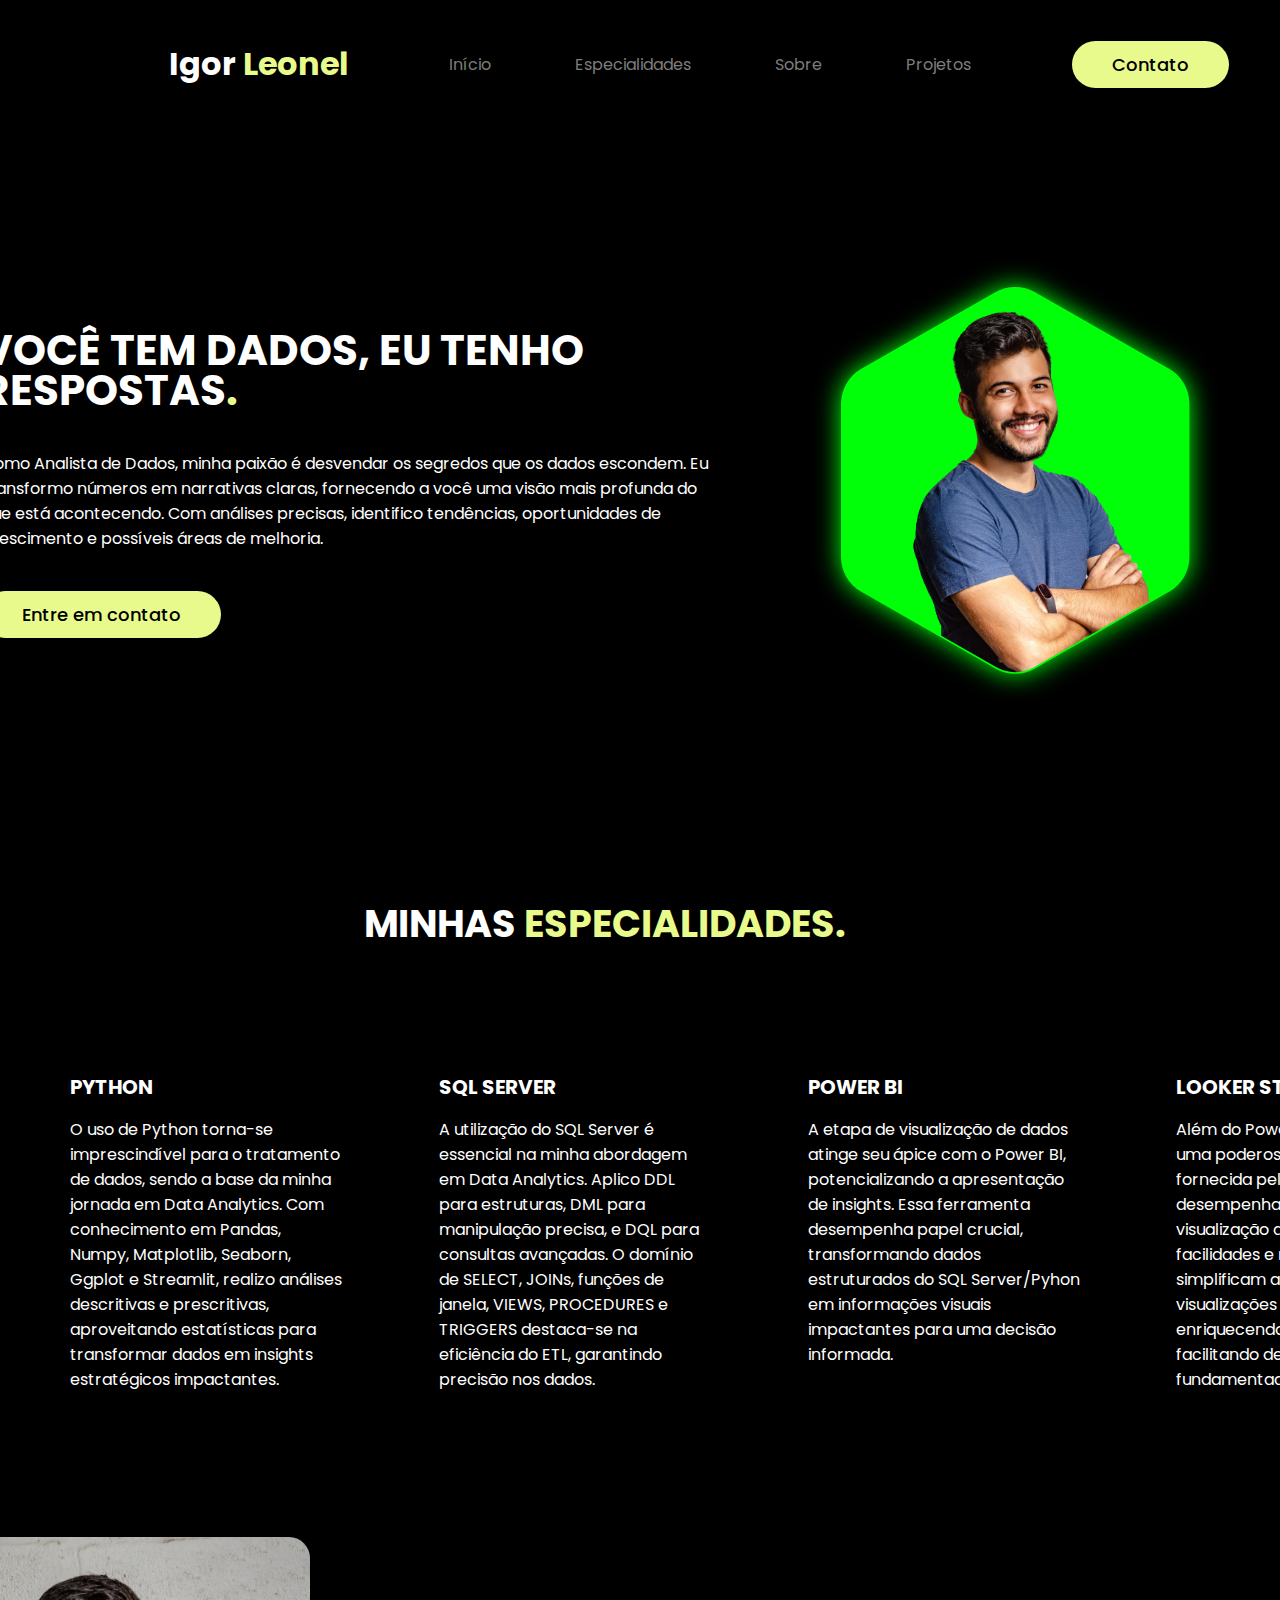
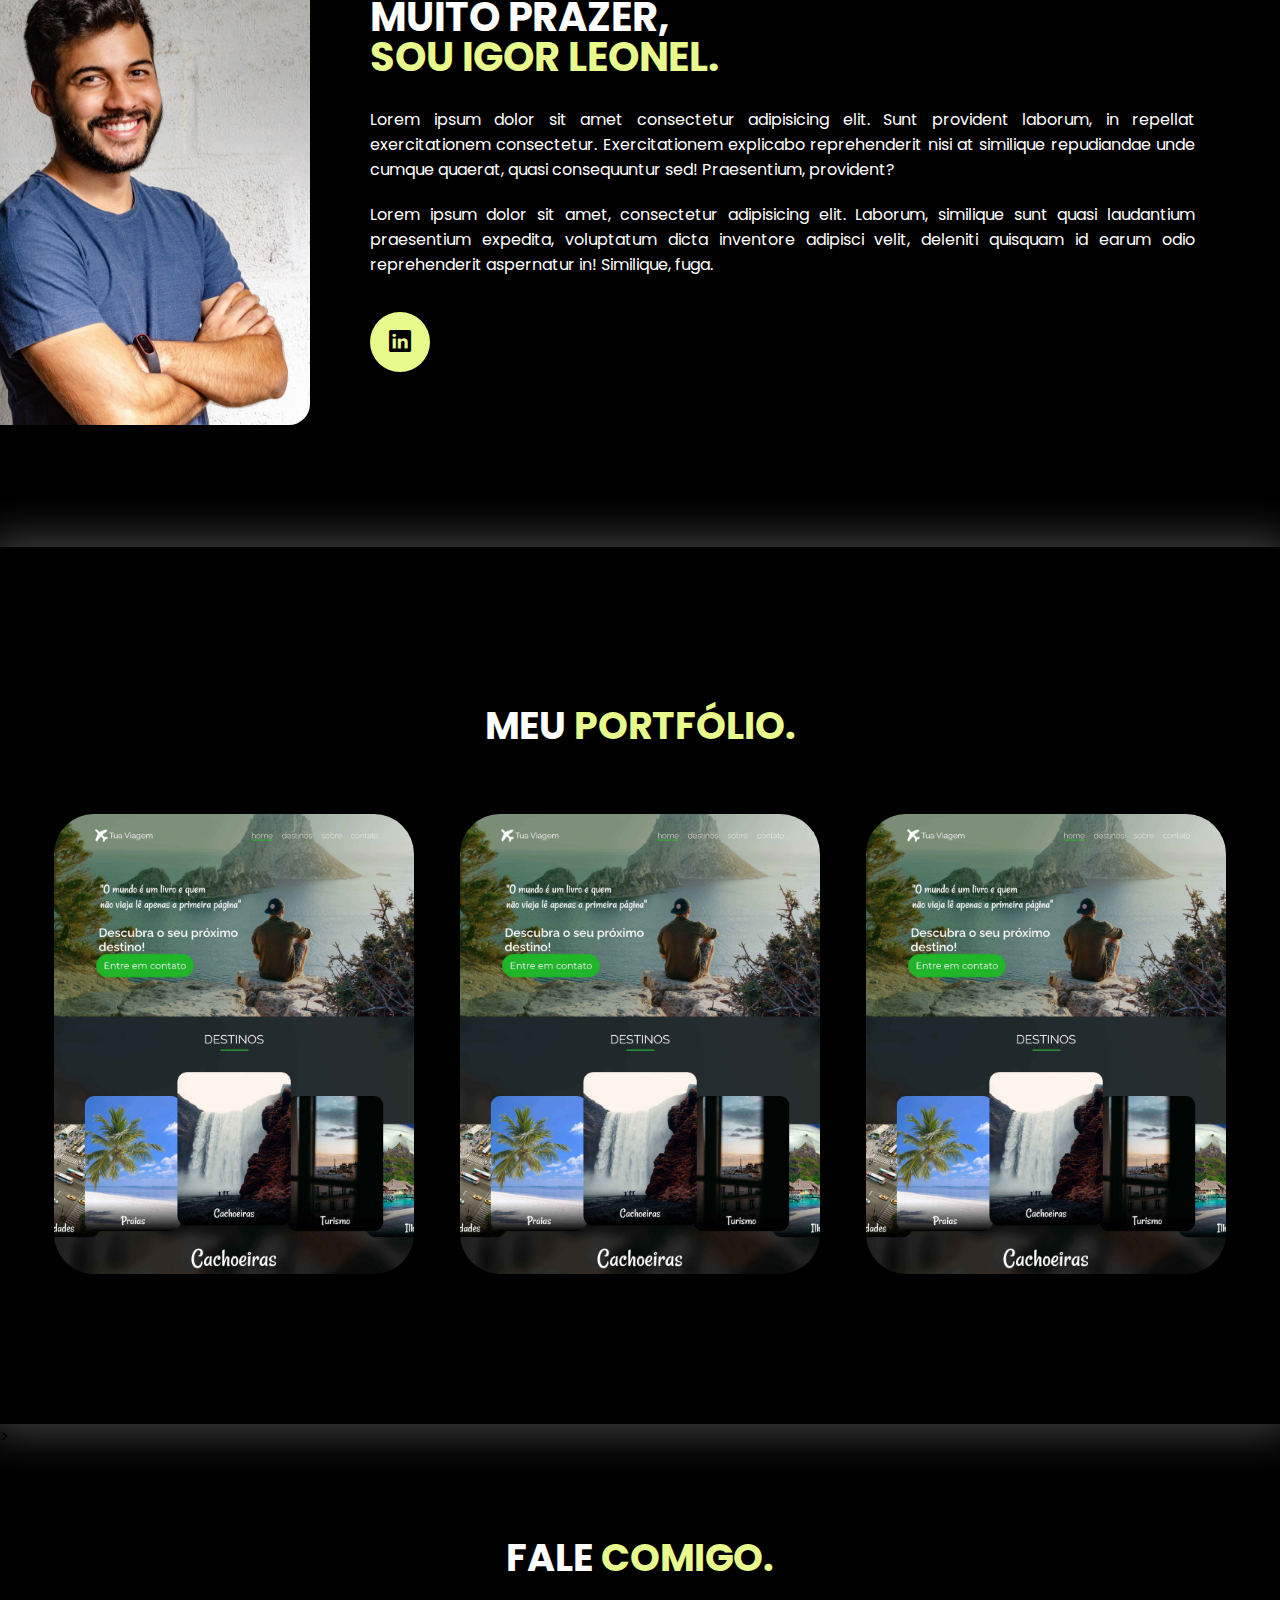
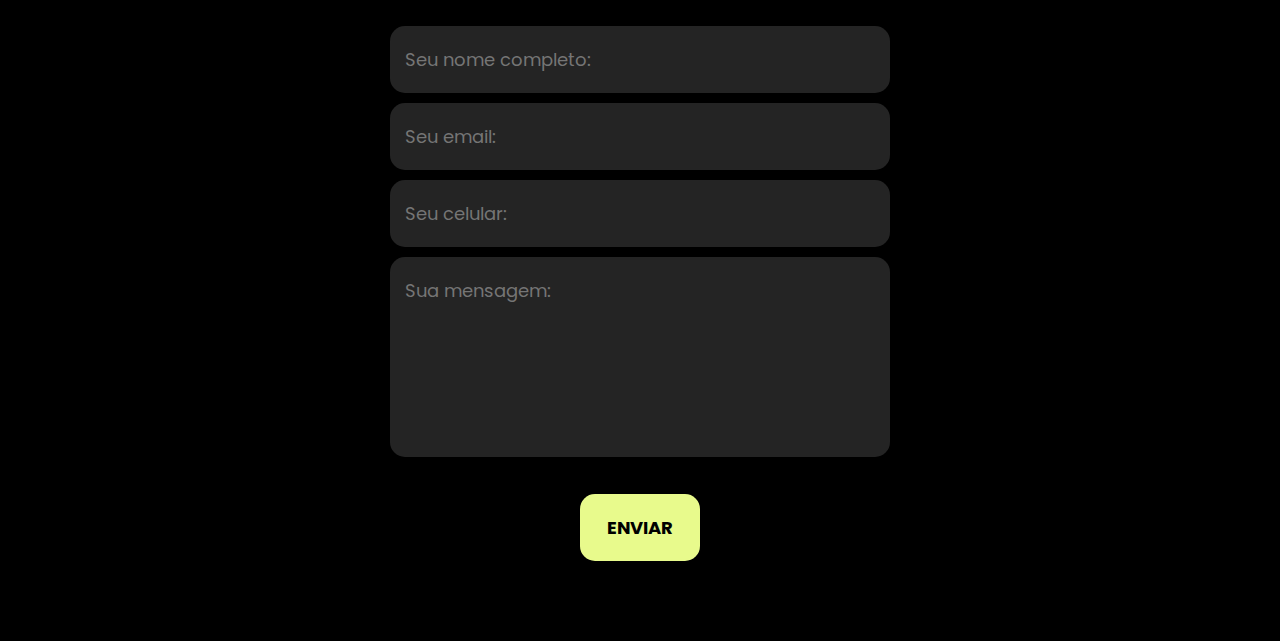
==== index.html @ ae06bb0e "Add files via upload" ====
<!DOCTYPE html>
<html lang="pt-br">
<head>
    <meta charset="UTF-8">
    <meta name="viewport" content="width=device-width, initial-scale=1.0">
    <!-- GOOGLE FONTS -->
    <link rel="preconnect" href="https://fonts.googleapis.com">
    <link rel="preconnect" href="https://fonts.gstatic.com" crossorigin>
    <link href="https://fonts.googleapis.com/css2?family=Poppins:ital,wght@0,100;0,200;0,300;0,400;0,500;0,600;0,700;0,800;0,900;1,100;1,200;1,300;1,400;1,500;1,600;1,700;1,800;1,900&display=swap" rel="stylesheet">
    <!-- FIM GOOGLE FONTS -->
    <!-- BOOTSTRAP -->
    <link rel="stylesheet" href="https://cdnjs.cloudflare.com/ajax/libs/font-awesome/6.5.1/css/all.min.css" integrity="sha512-DTOQO9RWCH3ppGqcWaEA1BIZOC6xxalwEsw9c2QQeAIftl+Vegovlnee1c9QX4TctnWMn13TZye+giMm8e2LwA==" crossorigin="anonymous" referrerpolicy="no-referrer" />
    <!-- FIM BOOTSTRAP -->
    <link rel="stylesheet" href="https://cdn.jsdelivr.net/npm/bootstrap-icons@1.11.3/font/bootstrap-icons.min.css">
    <link rel="stylesheet" href="style.css">
    <title>Portfólio de projetos</title>
</head>
<body>
    
    <header>
        <div class="interface">
            <div class="logo">
                <a href="#">
                    <h1><span class="white-text">Igor</span> <span class="black-text">Leonel</span></h1>
                </a>
            </div><!-- Logo -->

            <nav class="menu-desktop">
                <ul>
                    <li><a href="#">Início</a></li>
                    <li><a href="#">Especialidades</a></li>
                    <li><a href="#">Sobre</a></li>
                    <li><a href="#">Projetos</a></li>
                </ul>
            </nav>

            <div class="btn-contato">
                <a href="#">
                    <button>Contato</button>
                </a>
            </div>
        </div><!-- interface -->
    </header>

    <main>
        <section class="topo-do-site">
            <div class="interface">
                <div class="flex">
                    <div class="txt-topo-site">
                        <h1>VOCÊ TEM DADOS, EU TENHO RESPOSTAS<span>.</span></h1>
                        <p>Como Analista de Dados, minha paixão é desvendar os segredos que os dados escondem.
                         Eu transformo números em narrativas claras, fornecendo a você uma visão mais profunda do que está acontecendo.
                         Com análises precisas, identifico tendências, oportunidades de crescimento e possíveis áreas de melhoria.</p>
                         
                         <div class="btn-contato">
                            <a href="#">
                                <button>Entre em contato</button>
                            </a>
                         </div>
                    </div><!--tx-topo-site-->

                    <div class="img-topo-site">
                        <img src="images/pessoa.png" alt="">
                    </div><!--img-topo-site-->
                </div><!--flex-->
            </div><!--interface-->
        </section><!--topo-do-site-->>

        <section class="especialidades">
            <div class="interface">
                <h2 class="titulo">MINHAS <span>ESPECIALIDADES.</span></h2>
                <div class="flex">
                    <div class="especialidades-box">
                        <i class="fa-brands fa-python"></i>
                        <h3>PYTHON</h3>
                        <p>
                            O uso de Python torna-se imprescindível para o tratamento de dados, sendo a base da minha jornada em Data Analytics. Com conhecimento em Pandas, Numpy, Matplotlib, Seaborn, Ggplot e Streamlit, realizo análises descritivas e prescritivas, aproveitando estatísticas para transformar dados em insights estratégicos impactantes.
                        </p>
                    </div><!--especialidades-box-->
                    <div class="especialidades-box">
                        <i class="fa-solid fa-database"></i>
                        <h3>SQL SERVER</h3>
                        <p>
                            A utilização do SQL Server é essencial na minha abordagem em Data Analytics. Aplico DDL para estruturas, DML para manipulação precisa, e DQL para consultas avançadas. O domínio de SELECT, JOINs, funções de janela, VIEWS, PROCEDURES e TRIGGERS destaca-se na eficiência do ETL, garantindo precisão nos dados.
                        </p>
                    </div><!--especialidades-box-->
                    <div class="especialidades-box">
                        <i class="fa-solid fa-chart-simple"></i>
                        <h3>POWER BI</h3>
                        <p>
                            A etapa de visualização de dados atinge seu ápice com o Power BI, potencializando a apresentação de insights. Essa ferramenta desempenha papel crucial, transformando dados estruturados do SQL Server/Pyhon em informações visuais impactantes para uma decisão informada.
                        </p>
                    </div><!--especialidades-box-->
                    <div class="especialidades-box">
                        <i class="fa-solid fa-chart-line"></i>
                        <h3>LOOKER STUDIO</h3>
                        <p>
                            Além do Power BI, o Looker Studio, uma poderosa alternativa fornecida pelo Google, desempenha papel essencial na visualização de dados. Suas facilidades e recursos robustos simplificam a criação de visualizações e métricas, enriquecendo a análise e facilitando decisões estratégicas fundamentadas.
                        </p>
                    </div><!--especialidades-box-->
                </div><!--flex-->
            </div><!--interface-->
        </section><!--especialidades-->>

        <section class="sobre">
            <div class="interface">
                <div class="flex">
                    <div class="img-sobre">
                        <img src="images/foto.png" alt="">
                    </div><!-- img-sobre -->

                    <div class="txt-sobre">
                        <h2>MUITO PRAZER, <span>SOU IGOR LEONEL.</span></h2>
                        <p>Lorem ipsum dolor sit amet consectetur adipisicing elit. Sunt provident laborum, in repellat exercitationem consectetur. Exercitationem explicabo reprehenderit nisi at similique repudiandae unde cumque quaerat, quasi consequuntur sed! Praesentium, provident?</p>
                        <p>Lorem ipsum dolor sit amet, consectetur adipisicing elit. Laborum, similique sunt quasi laudantium praesentium expedita, voluptatum dicta inventore adipisci velit, deleniti quisquam id earum odio reprehenderit aspernatur in! Similique, fuga.</p>
                        <div class="btn-social">
                            <a href="#"><button><i class="bi bi-linkedin"></i></button></a>
                        </div>
                    </div><!-- txt-sobre -->
                </div>
            </div>
        </section><!--sobre-->>

        <section class="portfolio">
            <div class="interface">
                <h2 class="titulo">MEU <span>PORTFÓLIO.</span></h2>
                <div class="flex">
                    <dev class="img-port" style="background-image: url(images/imagem.jpg);">
                        <div class="overlay">Projeto 1</div>
                    </dev>
                    <dev class="img-port" style="background-image: url(images/imagem.jpg);">
                        <div class="overlay">Projeto 2</div>
                    </dev>
                    <dev class="img-port" style="background-image: url(images/imagem.jpg);">
                        <div class="overlay">Projeto 3</div>
                    </dev>
                </div><!--flex-->
            </div><!--interface-->
        </section><!--portfolio-->>

        <section class="formulario">
            <div class="interface">
                <h2 class="titulo">FALE <span>COMIGO.</span></h2>

                <form action="https://formsubmit.co/igorleonelborba@hotmail.com" method="post" action="envia.php">
                    <div class="input-single">
                        <input type="text" name = "nome" required autocomplete="off" placeholder="Seu nome completo:">
                    </div>
                    <div class="input-single">
                        <input type="text" name = "email" required autocomplete="off" placeholder="Seu email:">
                    </div>
                    <div class="input-single">
                        <input type="text" name = "telefone" required autocomplete="off" placeholder="Seu celular:">
                    </div>
                    <div class="input-single">
                        <textarea class="input" id="mensagem" name="mensagem" required autocomplete="off" placeholder="Sua mensagem:"></textarea>
                    </div>
                    <div class="btn-enviar"><input type="submit" value="ENVIAR"></div>
                    <input type="hidden" name="_subject" value="Novo Contato!">
                    <input type="text" name="_honey" style="display: none">
                    <input type="hidden" name="_captcha" value="false">
                </form>
            </div><!--interface-->
        </section><!--formulario-->
    </main>


</body>
</html>
---- style.css ----
/* ESTILO GERAL */
*{
    margin: 0;
    padding: 0;
    box-sizing: border-box;
    font-family: 'Poppins', sans-serif;
}

body{
    background-color: #000000;
    height: 100vh;
}

.interface{
    max-width: 1280px;
    margin: 0 auto;
}

.flex{
    display: flex;
}

.btn-contato button{
    padding: 10px 40px;
    font-size: 18px;
    font-weight: 500;
    background-color: #E8FA8C;
    border: 0;
    border-radius: 30px;
    cursor: pointer;
    transition: .2s;
}

h2.titulo{
    color: #fff;
    font-size: 38px;
    text-align: center;
}

h2.titulo span{
    color: #E8FA8C;
}

button:hover, form .btn-enviar input:hover{
    box-shadow: 0px 0px 8px #faffe0a2;
    transform: scale(1.05);
} 

/* ESTILO DO CABEÇALHO */
header {
    padding: 40px 4%; /* Ajuste o espaçamento superior aqui */
}

.white-text {
    color: #fff; /* Cor branca */
}

.black-text {
    color: #E8FA8C; /* Cor preta */
}


header > .interface {
    display: flex;
    align-items: center;
    justify-content: space-between;
    margin-left: 10%;
}

header a {
    color: #7d7d7d;
    text-decoration: none;
    display: inline-block;
    transition: .3s;
}

header a:hover{
    color: #FAFFE0;
    transform: scale(1.05);
}

header nav ul {
    list-style-type: none;
}

header nav li {
    display: inline-block;
    padding: 0 40px;
}



/* ESTILO DO TOPO DO SITE */
section.topo-do-site{
    padding: 120px 4%;
}

section.topo-do-site .flex{
    align-items: center;
    justify-content: center;
    gap: 90px;
}

.topo-do-site h1{
    color: #fff;
    font-size: 42px;
    line-height: 40px;
}


.topo-do-site .txt-topo-site h1 span{
    color: #E8FA8C;
}

.topo-do-site .txt-topo-site {
    margin-left: -69px; /* Ou o valor desejado */
}

.topo-do-site .txt-topo-site p{
    color: #fff;
    margin: 40px 0;
}

.topo-do-site .img-topo-site img{
    position: relative;
    animation: flutuar 2s ease-in-out infinite alternate;
}

@keyframes flutuar {
    0%{
        top: 0;
    }
    100%{
        top: 30px;
    }
}

/* ESTILO DAS ESPECIALIDADES */
section.especialidades{
    padding: 30px;
}

section.especialidades .flex{
    gap: 15px;
}

.especialidades .titulo{
    margin-left: -70px;
}

.especialidades .flex {
    display: flex;
    justify-content: space-around; /* Alinha as especialidades ao redor do container */
    margin-top: 100px;
}

.especialidades .especialidades-box {
    color: #ffffff;
    padding: 40px;
    border-radius: 20px;
    margin-bottom: 40px;
    text-align: left;
    flex: 0 0 29%; /* Define a largura de cada especialidade */
    margin-top: -30px; 
    transition: .3s;
}

.especialidades .especialidades-box:hover{
    transform: scale(1.05);
    box-shadow: 0 0 8px #ffffff78;
}

.especialidades .especialidades-box i{
    font-size: 70px;
    color: #E8FA8C;
    margin-bottom: 5px;
}

.especialidades .especialidades-box h3{
    font-size: 20px;
    margin: 10px 0 60px;
}

.especialidades .especialidades-box p {
    margin-top: -45px; 
}



/* ESTILO DO SOBRE */
section.sobre{
    padding: 10px 4%;
    margin-left: -170px;
}

section.sobre .flex{
    align-items: center;
    gap: 60px;
}

.sobre .txt-sobre{
    color: #fff;
}

.sobre .txt-sobre h2{
    font-size: 40px;
    line-height: 40px;
    margin-bottom: 30px;
}

.sobre .txt-sobre h2 span{
    color: #E8FA8C;
    display: block;
}

.sobre .txt-sobre p{
    margin: 20px 0;
    text-align: justify;
}

.sobre .txt-sobre .btn-social button{
    width: 60px;
    height: 60px;
    border-radius: 50%;
    border: 0;
    background-color: #E8FA8C;
    font-size: 22px;
    cursor: pointer;
    margin-top: 15px;
}

/* ESTILO PORTFOLIO */
section.portfolio{
    padding: 150px 4%;
    box-shadow: 0 0 40px 10px #ffffff3e;
    margin-top: 80px;
}

section.portfolio .flex{
    justify-content: space-around;
    gap: 40px;
    margin-top: 60px;
}

.img-port{
    width: 360px;
    height: 460px;
    background-size: cover;
    background-position: 100% 0%;
    transition: 8s;
    cursor: pointer;
    border-radius: 40px;
    position: relative;
}

.img-port:hover{
    background-position: 100% 100%;
}

.overlay{
    position: absolute;
    top: 0;
    left: 0;
    width: 100%;
    height: 100%;
    background-color: #000000b8;
    border-radius: 40px;
    display: flex;
    align-items: center;
    justify-content: center;
    font-size: 24px;
    font-weight: 600;
    color: #fff;
    opacity: 0;
    transition: .5s;
}

.overlay:hover{
    opacity: 1;
}

/* ESTILO DO FORMULÁRIO DE CONTATO */
section.formulario{
    padding: 80px 4%;
}

form{
    max-width: 500px;
    margin: 0 auto;
    display: flex;
    justify-content: center;
    flex-direction: column;
    gap: 10px;
    margin-top: 40px;
}

form input, form textarea{
    width: 100%;
    background-color: #242424;
    border: 0;
    outline: 0;
    padding: 20px 15px;
    border-radius: 15px;
    color: #fff;
    font-size: 18px;
}

form textarea{
    resize: none;
    width: 500px;
    height: 200px;
}

form .btn-enviar{
    margin-top: 20px;
    text-align: center;
}

form .btn-enviar input{
    width: 120px;
    background-color: #E8FA8C;
    color: #000;
    font-weight: 700;
    cursor: pointer;
    transition: .3s;
}
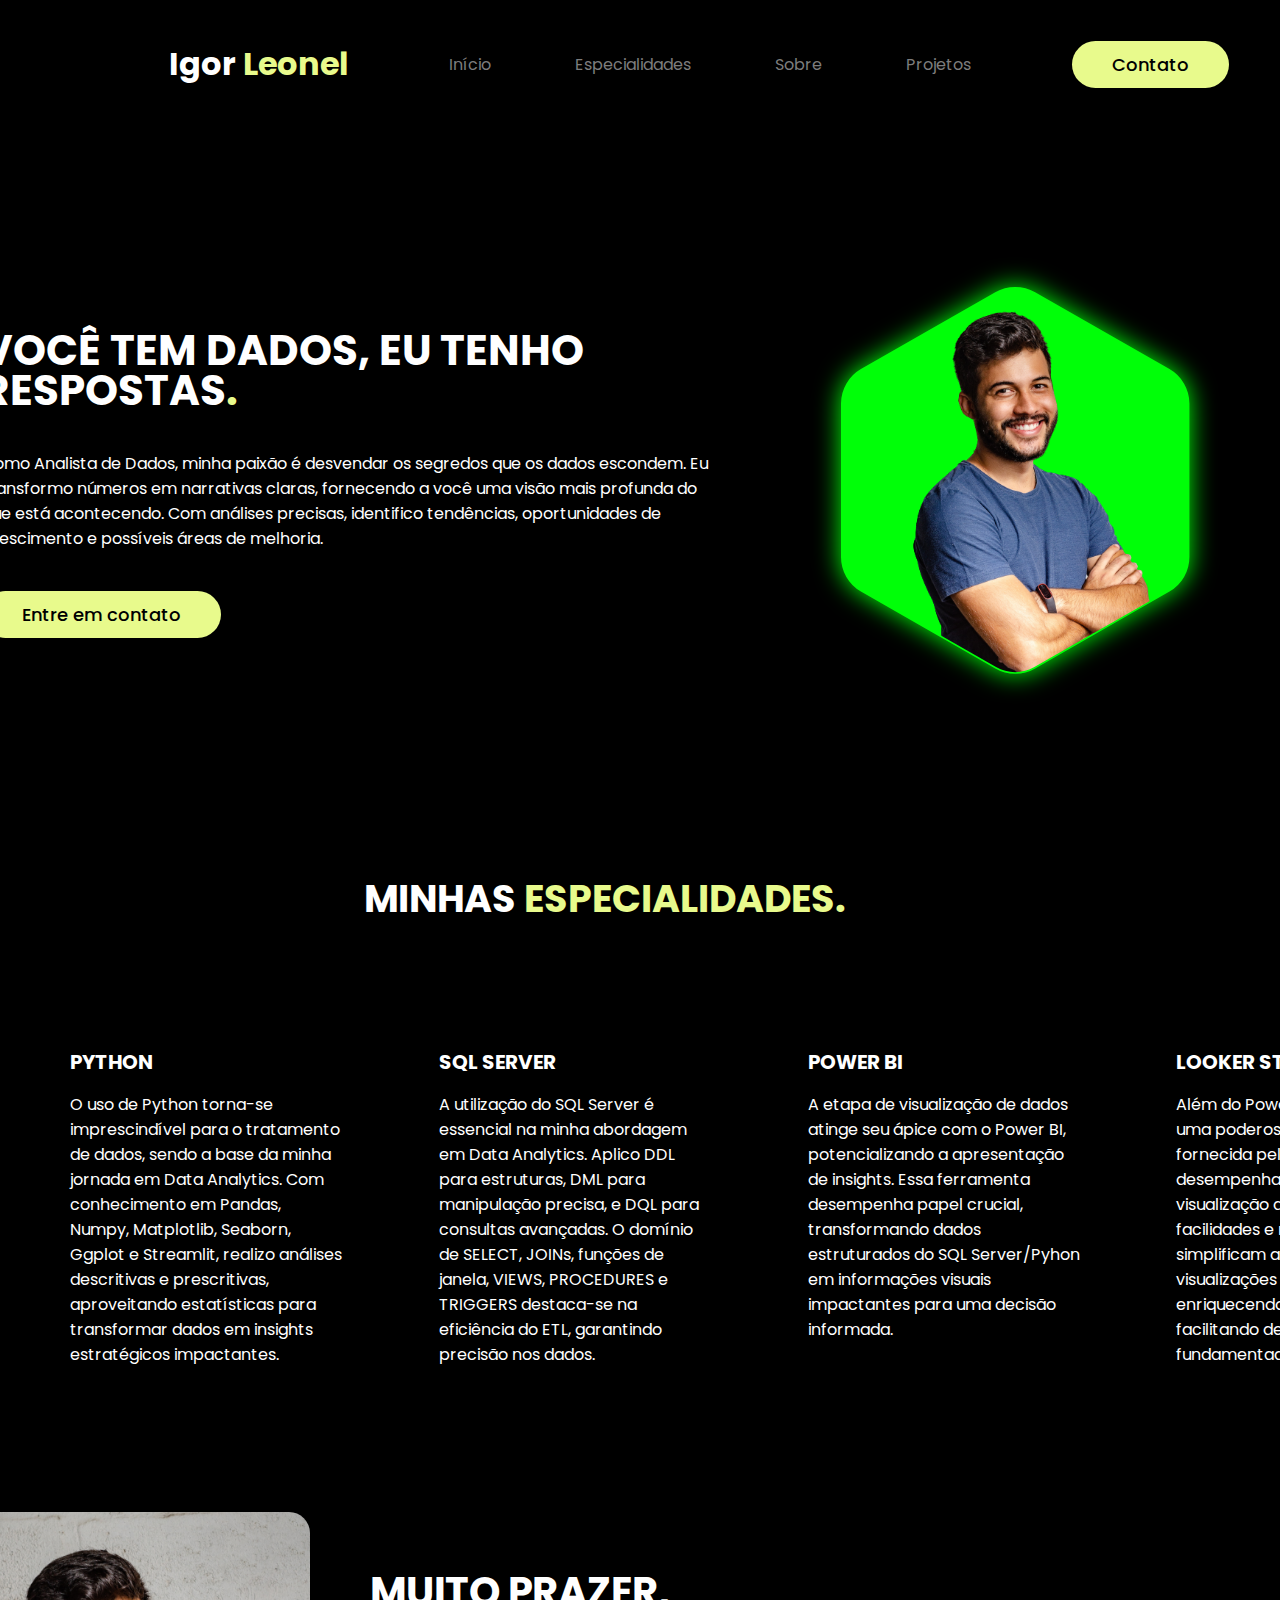
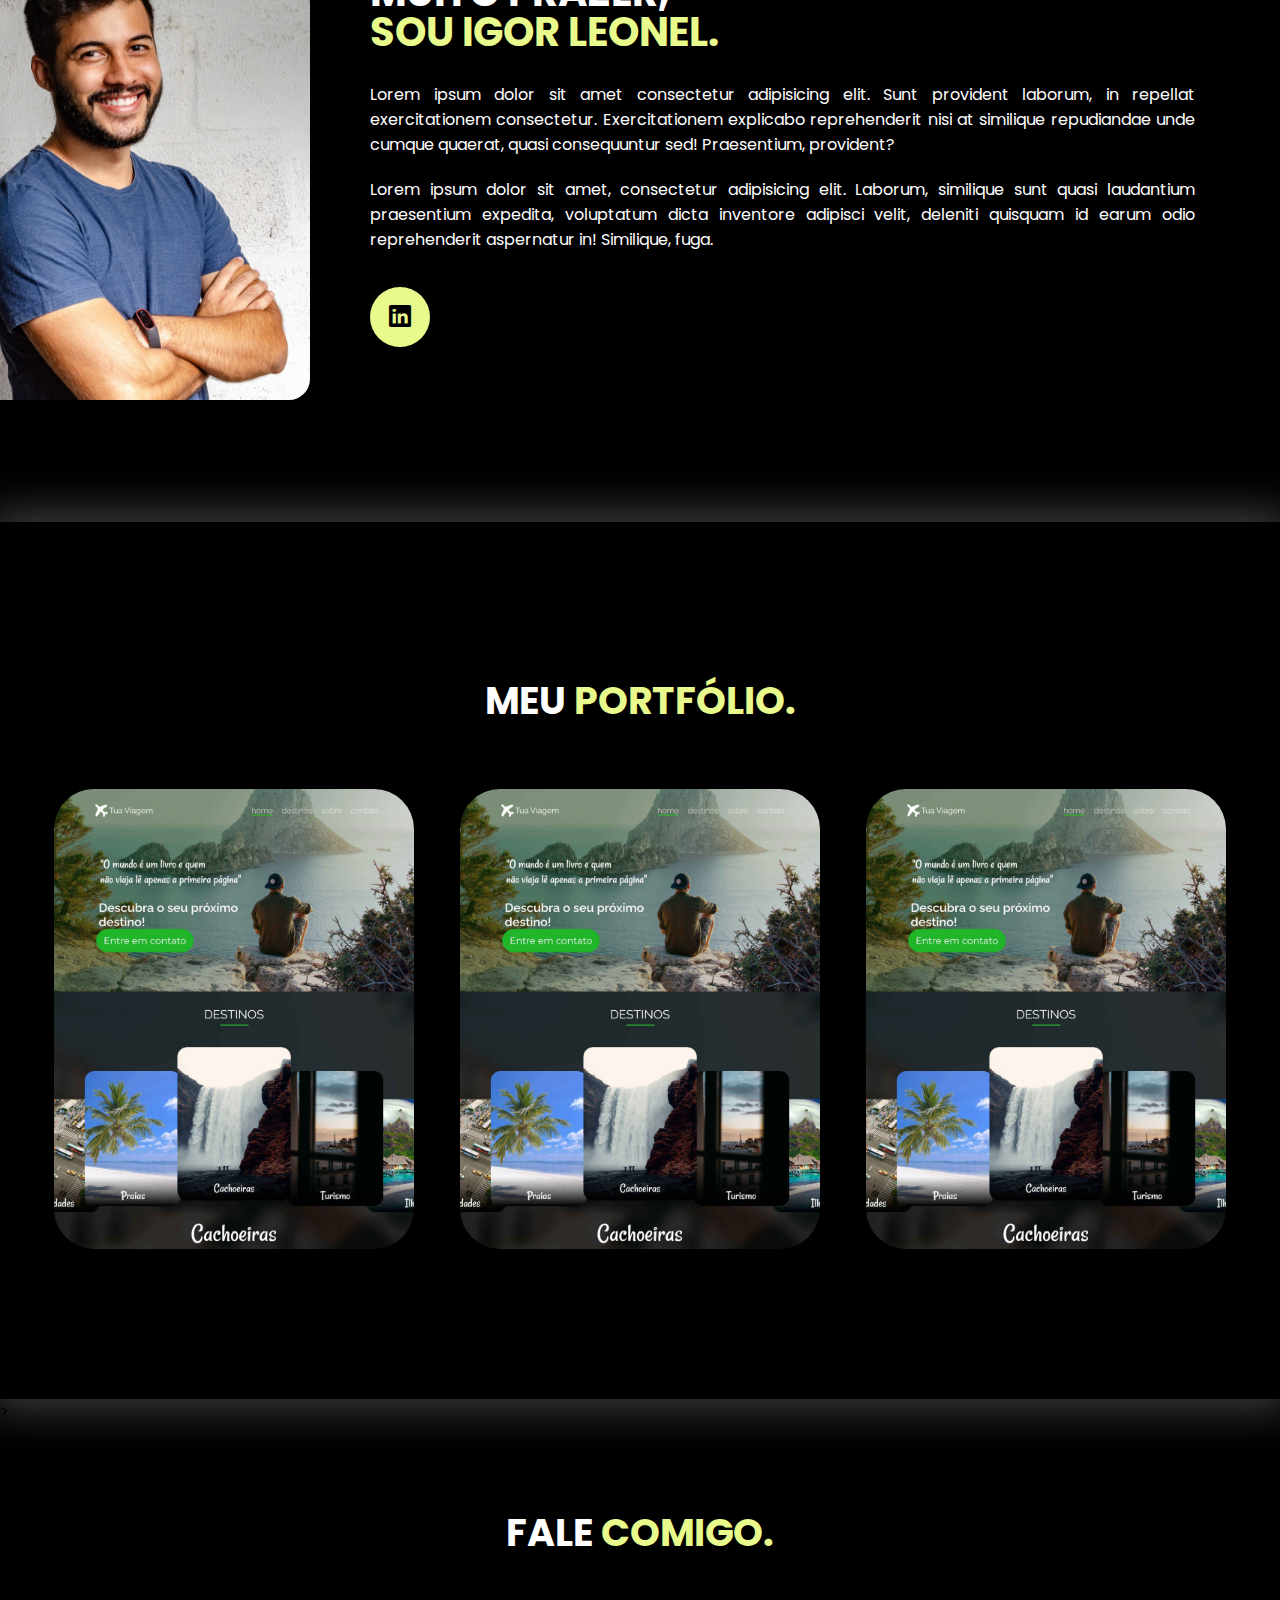
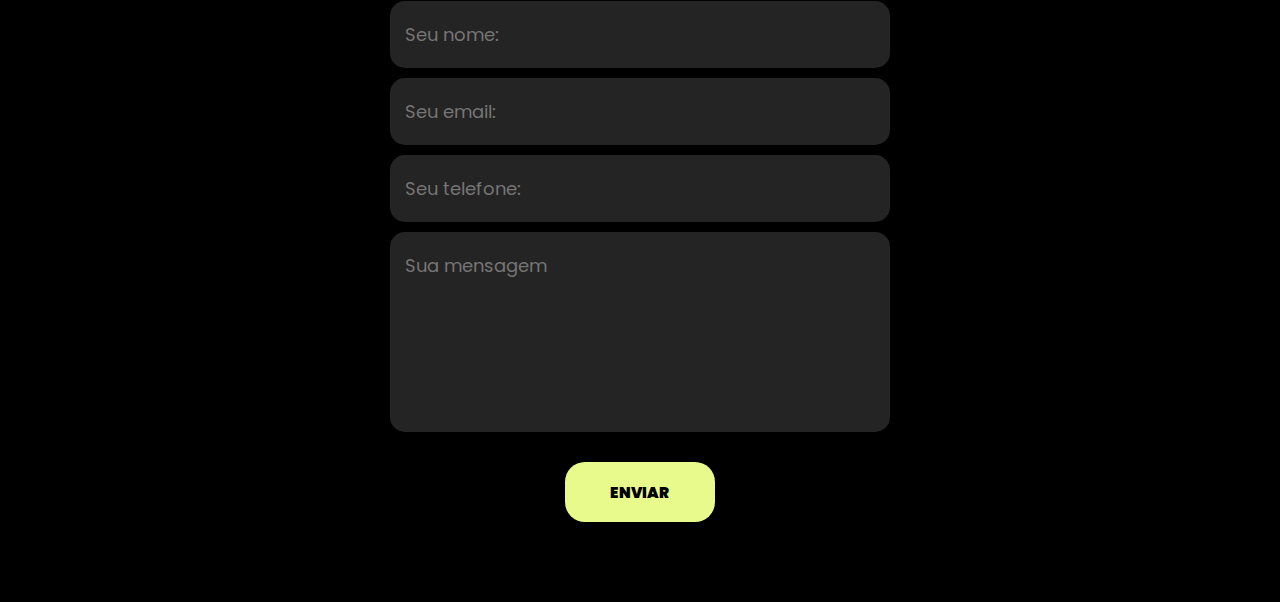
==== commit 5442eb2f: "Add files via upload" ====
--- a/index.html
+++ b/index.html
@@ -13,6 +13,7 @@
     <!-- FIM BOOTSTRAP -->
     <link rel="stylesheet" href="https://cdn.jsdelivr.net/npm/bootstrap-icons@1.11.3/font/bootstrap-icons.min.css">
     <link rel="stylesheet" href="style.css">
+    <script defer src="app.js"></script>
     <title>Portfólio de projetos</title>
 </head>
 <body>
@@ -64,7 +65,7 @@
                     </div><!--img-topo-site-->
                 </div><!--flex-->
             </div><!--interface-->
-        </section><!--topo-do-site-->>
+        </section><!--topo-do-site-->
 
         <section class="especialidades">
             <div class="interface">
@@ -114,7 +115,7 @@
                         <p>Lorem ipsum dolor sit amet consectetur adipisicing elit. Sunt provident laborum, in repellat exercitationem consectetur. Exercitationem explicabo reprehenderit nisi at similique repudiandae unde cumque quaerat, quasi consequuntur sed! Praesentium, provident?</p>
                         <p>Lorem ipsum dolor sit amet, consectetur adipisicing elit. Laborum, similique sunt quasi laudantium praesentium expedita, voluptatum dicta inventore adipisci velit, deleniti quisquam id earum odio reprehenderit aspernatur in! Similique, fuga.</p>
                         <div class="btn-social">
-                            <a href="#"><button><i class="bi bi-linkedin"></i></button></a>
+                            <a href="https://www.linkedin.com/in/igorleonel/"><button><i class="bi bi-linkedin"></i></button></a>
                         </div>
                     </div><!-- txt-sobre -->
                 </div>
@@ -142,23 +143,16 @@
             <div class="interface">
                 <h2 class="titulo">FALE <span>COMIGO.</span></h2>
 
-                <form action="https://formsubmit.co/igorleonelborba@hotmail.com" method="post" action="envia.php">
-                    <div class="input-single">
-                        <input type="text" name = "nome" required autocomplete="off" placeholder="Seu nome completo:">
-                    </div>
-                    <div class="input-single">
-                        <input type="text" name = "email" required autocomplete="off" placeholder="Seu email:">
-                    </div>
-                    <div class="input-single">
-                        <input type="text" name = "telefone" required autocomplete="off" placeholder="Seu celular:">
-                    </div>
-                    <div class="input-single">
-                        <textarea class="input" id="mensagem" name="mensagem" required autocomplete="off" placeholder="Sua mensagem:"></textarea>
-                    </div>
-                    <div class="btn-enviar"><input type="submit" value="ENVIAR"></div>
-                    <input type="hidden" name="_subject" value="Novo Contato!">
-                    <input type="text" name="_honey" style="display: none">
+                <form action="https://formsubmit.co/igorleonelilba@gmail.com" method="POST" data-form>
+
+                    <input type="text" name="nome" id="nome" placeholder="Seu nome:" required>
+                    <input type="email" name="email" id="email" placeholder="Seu email:" required>
+                    <input type="text" name="telefone" id="telefone" placeholder="Seu telefone:" required>
+                    <textarea name="message" id="message" placeholder="Sua mensagem"></textarea>
+                    <button type="submit" data-button>ENVIAR</button>
                     <input type="hidden" name="_captcha" value="false">
+                    <input type="hidden" name="_next" value="http://127.0.0.1:5500/success.html">
+
                 </form>
             </div><!--interface-->
         </section><!--formulario-->
--- a/style.css
+++ b/style.css
@@ -228,6 +228,7 @@
     font-size: 22px;
     cursor: pointer;
     margin-top: 15px;
+    transition: .3s;
 }
 
 /* ESTILO PORTFOLIO */
@@ -289,7 +290,6 @@
     max-width: 500px;
     margin: 0 auto;
     display: flex;
-    justify-content: center;
     flex-direction: column;
     gap: 10px;
     margin-top: 40px;
@@ -308,20 +308,54 @@
 
 form textarea{
     resize: none;
-    width: 500px;
+    width: 100%; /* Alterado para ocupar 100% da largura do formulário */
     height: 200px;
 }
 
-form .btn-enviar{
+form button[type="submit"] {
     margin-top: 20px;
-    text-align: center;
-}
-
-form .btn-enviar input{
-    width: 120px;
+    margin-left: auto; /* Adicionado para centralizar o botão */
+    margin-right: auto; /* Adicionado para centralizar o botão */
+}
+
+form button[type="submit"] {
+    width: 150px;
+    height: 60px;
     background-color: #E8FA8C;
     color: #000;
-    font-weight: 700;
+    font-weight: 900;
     cursor: pointer;
     transition: .3s;
+    border: none;
+    border-radius: 20px;
+    padding: 10px;
+    font-size: 15px;
+}
+
+form button[type="submit"]:hover {
+    background-color: #E8FA8C;
+}
+
+
+input:hover,
+input:focus,
+textarea:hover,
+textarea:focus {
+    outline: none;
+    border-color: #E8FA8C;
+    box-shadow: 0 0 0 0.1000rem #E8FA8C;
+}
+
+/* MENSAGEM ENVIADA COM SUCESSO */
+.success {
+    color: #E8FA8C;
+}
+
+.error {
+    color: tomato;
+}
+
+button:disabled {
+    cursor: not-allowed;
+    background-color: #555b69;
 }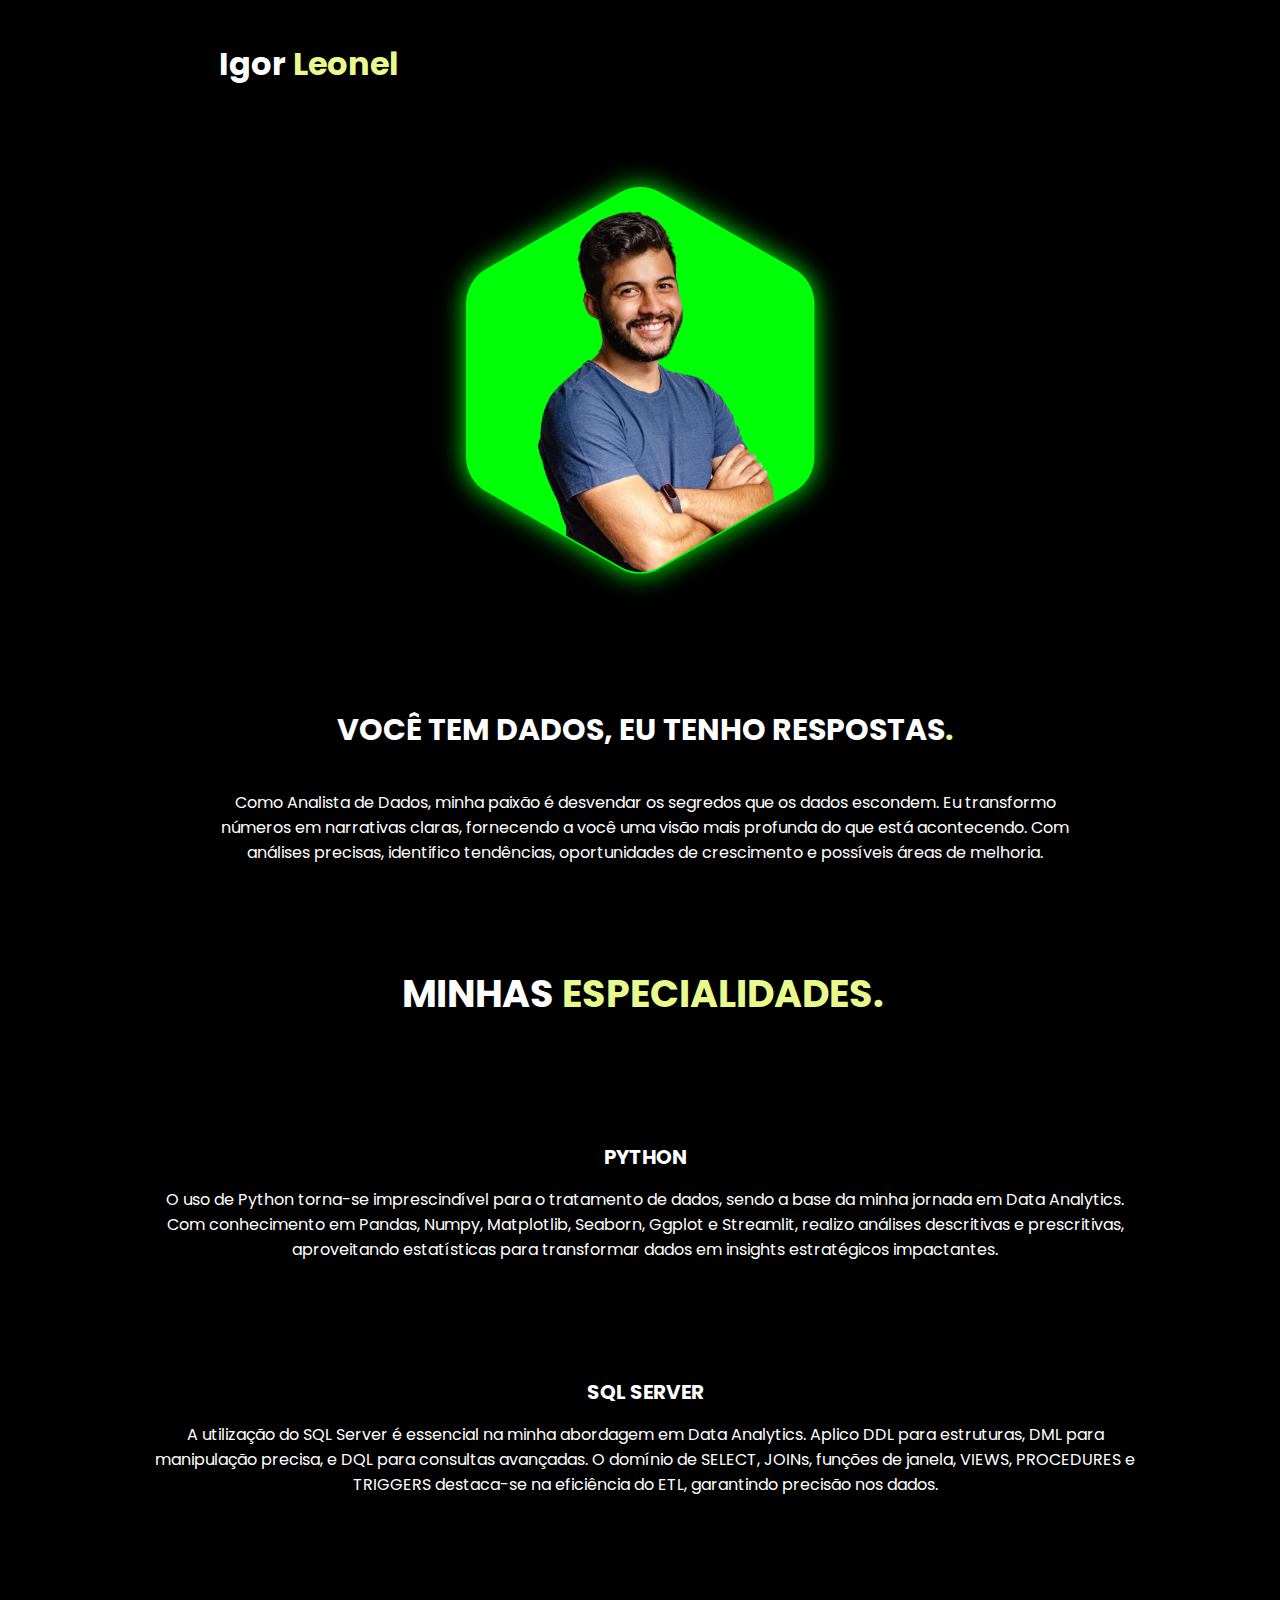
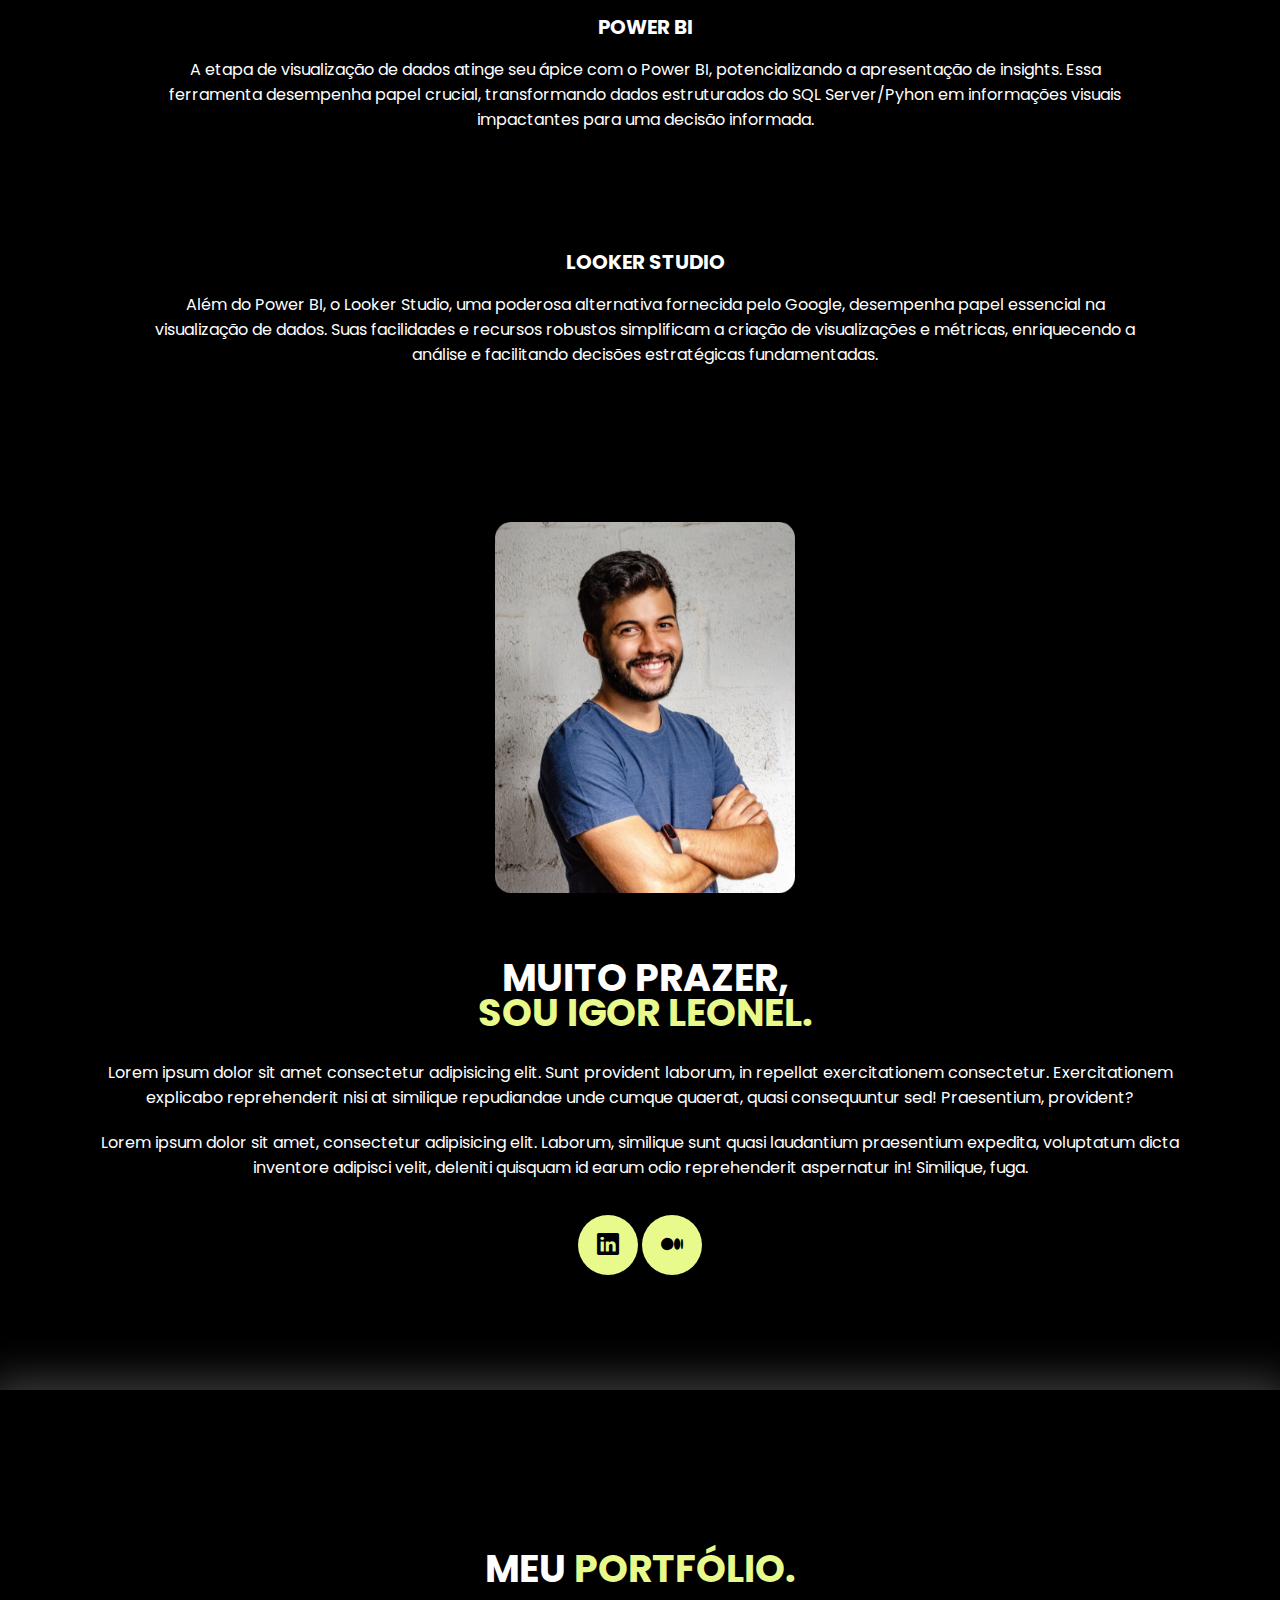
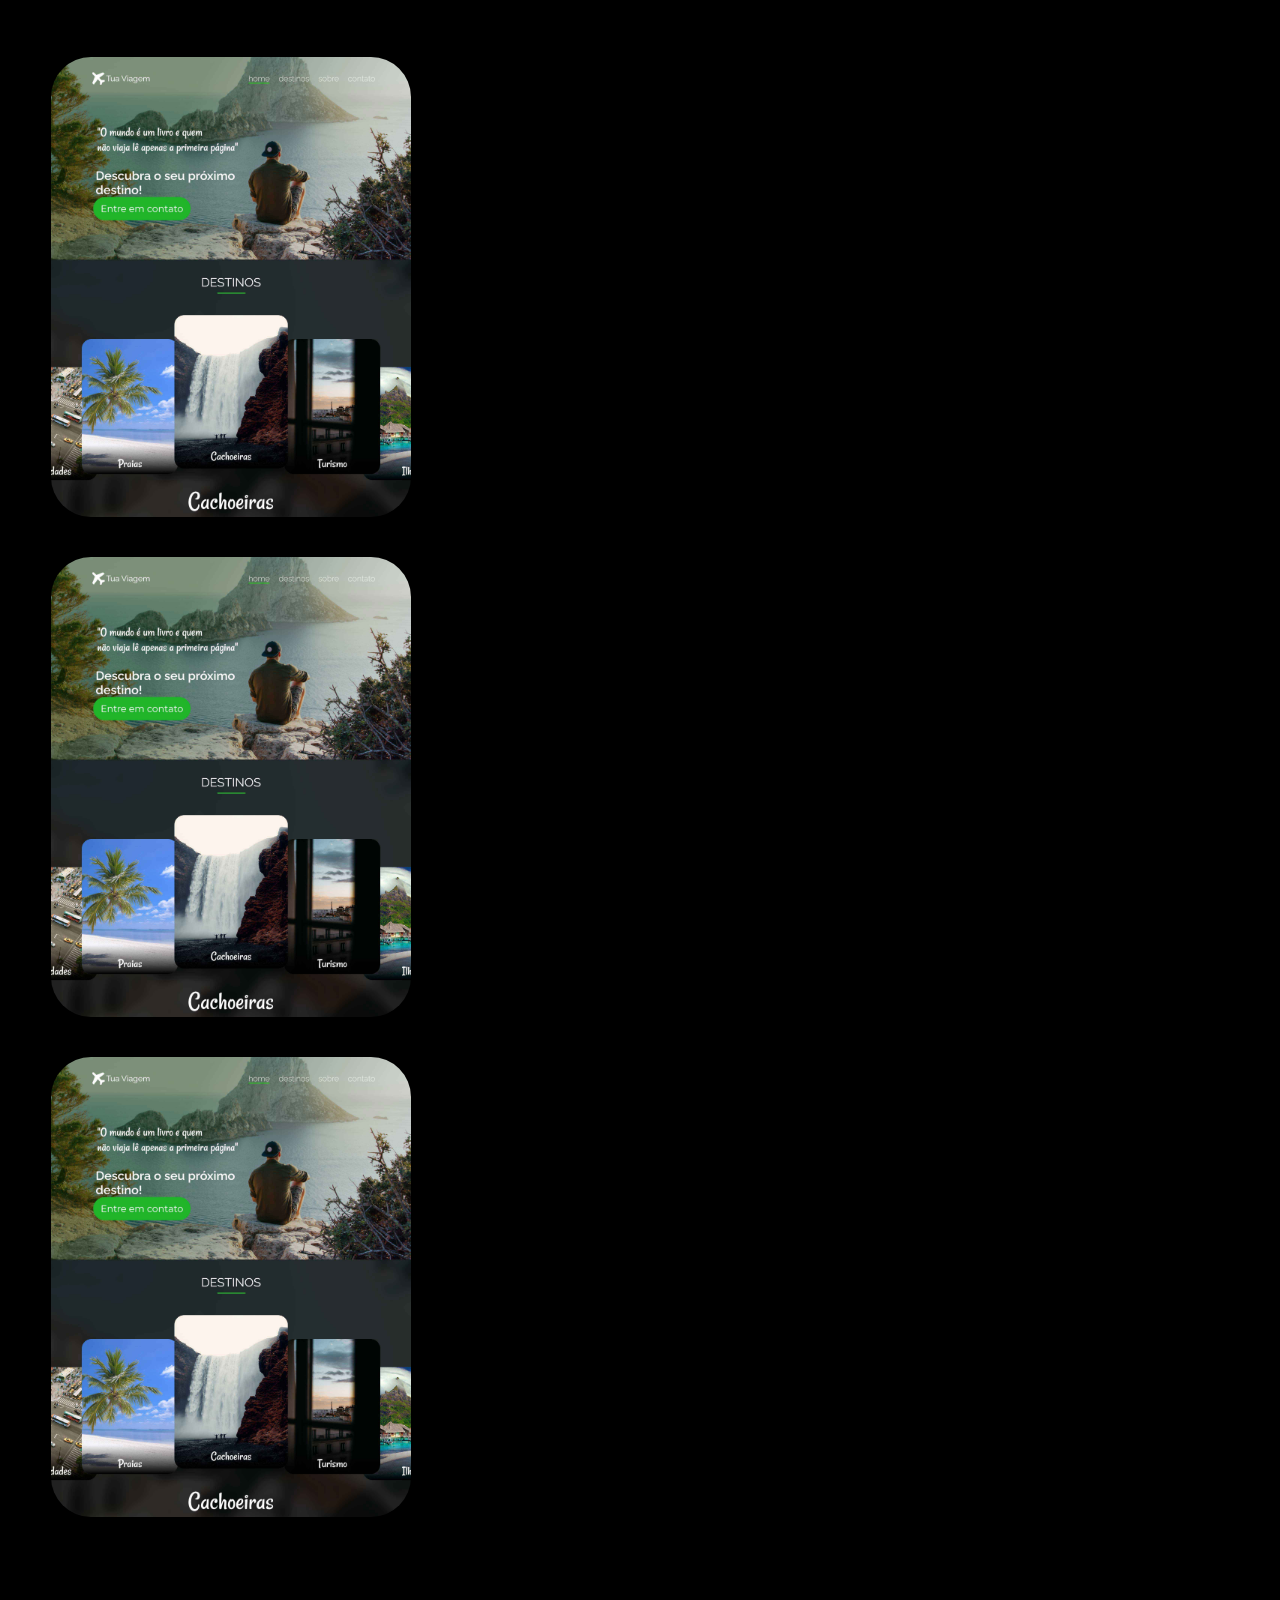
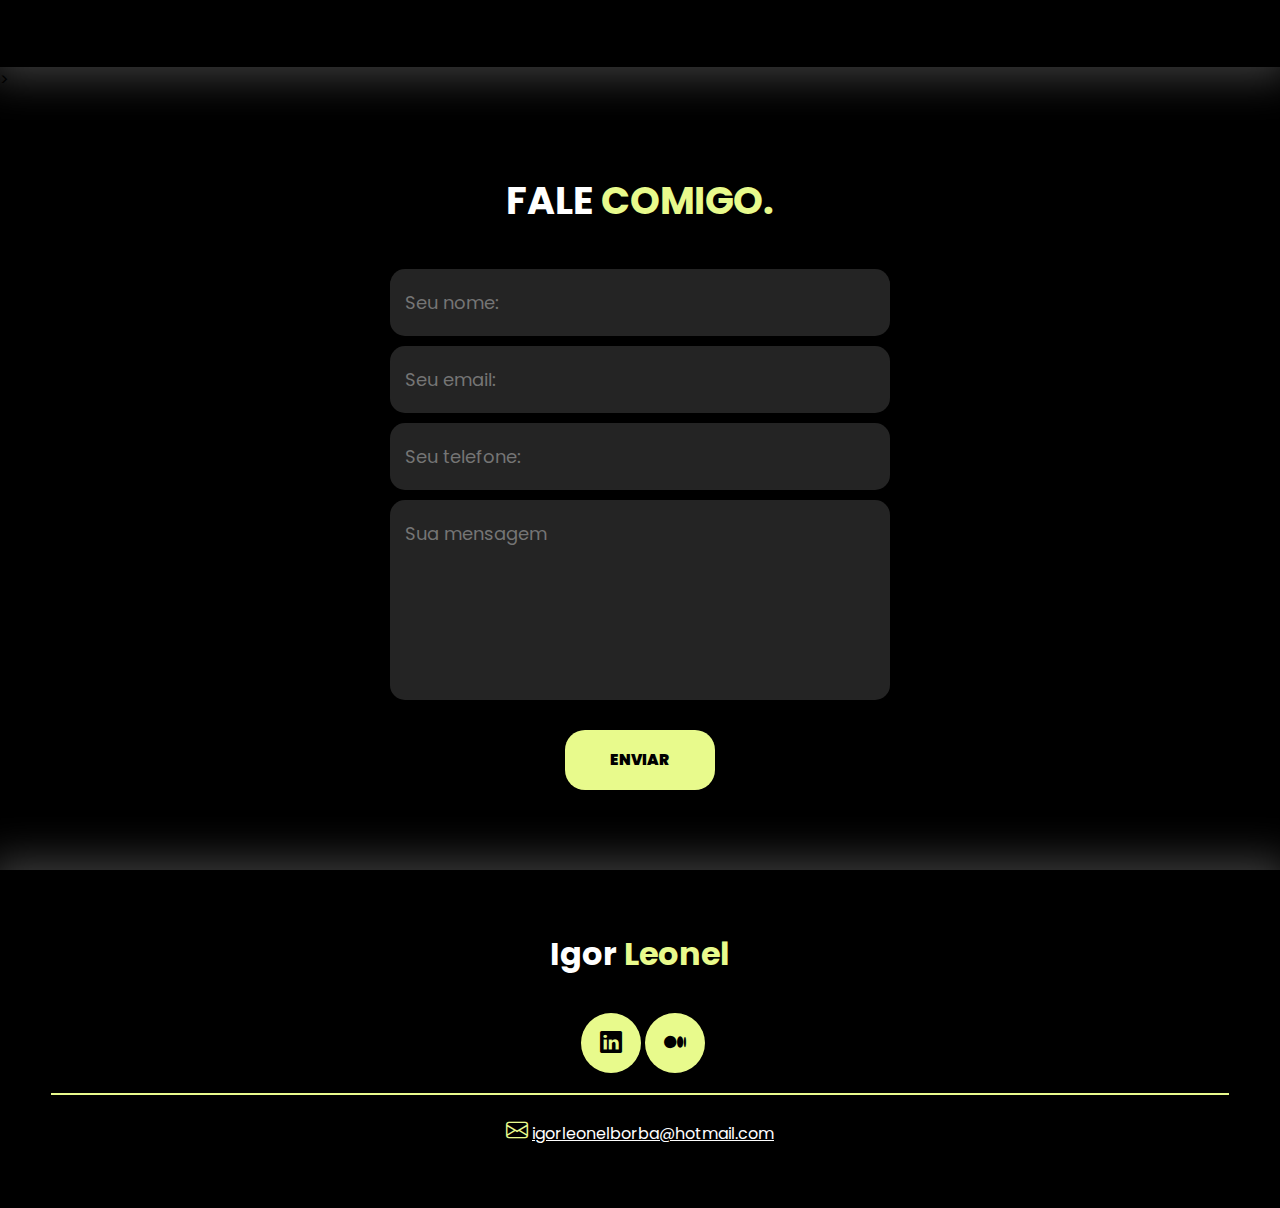
==== commit 6c958ec8: "Add files via upload" ====
--- a/index.html
+++ b/index.html
@@ -116,6 +116,7 @@
                         <p>Lorem ipsum dolor sit amet, consectetur adipisicing elit. Laborum, similique sunt quasi laudantium praesentium expedita, voluptatum dicta inventore adipisci velit, deleniti quisquam id earum odio reprehenderit aspernatur in! Similique, fuga.</p>
                         <div class="btn-social">
                             <a href="https://www.linkedin.com/in/igorleonel/"><button><i class="bi bi-linkedin"></i></button></a>
+                            <a href="https://medium.com/@igor__leonel"><button><i class="bi bi-medium"></i></button></a>
                         </div>
                     </div><!-- txt-sobre -->
                 </div>
@@ -158,6 +159,25 @@
         </section><!--formulario-->
     </main>
 
+    <footer>
+        <div class="interface">
+            <div class="line-footer">
+                <div class="flex">
+                    <div class="logo-footer">
+                            <h1><span class="white-text">Igor</span> <span class="black-text">Leonel</span></h1>
+                    </div><!--logo-footer-->
+                    <div class="btn-social">
+                        <a href="https://www.linkedin.com/in/igorleonel/"><button><i class="bi bi-linkedin"></i></button></a>
+                        <a href="https://medium.com/@igor__leonel"><button><i class="bi bi-medium"></i></button></a>
+                    </div><!--btn-social-->
+                </div>
+            </div><!--line-footer-->
+            
+            <div class="line-footer borda">
+                <p><i class="bi bi-envelope"></i> <a href="mailto:igorleonelborba@hotmail.com">igorleonelborba@hotmail.com</a></p>
+            </div><!--line-footer-->
+        </div><!--interface-->
+    </footer>
 
 </body>
 </html>
--- a/style.css
+++ b/style.css
@@ -219,7 +219,7 @@
     text-align: justify;
 }
 
-.sobre .txt-sobre .btn-social button{
+.btn-social button{
     width: 60px;
     height: 60px;
     border-radius: 50%;
@@ -358,4 +358,147 @@
 button:disabled {
     cursor: not-allowed;
     background-color: #555b69;
+}
+
+
+/* ESTILO DO RODAPÉ */
+
+footer{
+    padding: 40px 4%;
+    box-shadow: 0 0 40px 10px #ffffff3e;
+}
+
+footer .flex{
+    justify-content: space-between;
+}
+
+footer .line-footer{
+    padding: 20px 0;
+}
+
+.borda {
+    border-top: 2px solid #E8FA8C;;
+}
+
+footer .line-footer p i{
+    color: #E8FA8C;
+    font-size: 22px;
+}
+
+footer .line-footer p a{
+    color: #fff;
+}
+
+@media screen and (max-width: 1300px){
+    /* CLASSES GERAIS */
+    .flex{
+        flex-direction: column;
+    }
+
+    h2.titulo {
+        font-size: 38px;
+        text-align: center;
+    }
+
+    .topo-do-site .flex{
+        flex-direction: column-reverse;
+    }
+
+    /* CABECALHO */
+    .menu-desktop, .btn-contato{
+        display: none;
+    }
+
+    /* TOPO DO SITE */
+
+    section.topo-do-site .flex{
+        gap: 90px;
+    }
+
+
+    section.topo-do-site{
+        padding: 20px 15%;
+    }
+
+    .topo-do-site .txt-topo-site {
+        padding: 20px -20%;
+        margin-left: 10px; /* Ou o valor desejado */
+        text-align: center;
+    }
+
+    .interface .logo{
+        margin-left: 50px;
+    }
+
+    .topo-do-site h1{
+        font-size: 30px;
+    }
+
+    .topo-do-site .img-topo-site img{
+        width: 100%;
+    }
+
+    /* ESPECIALIDADE */
+    section.especialidades{
+        padding: 40px 8%;
+    }
+
+    .especialidades .titulo{
+        margin-left: 5px;
+        text-align: center;
+    }
+
+    .especialidades .especialidades-box{
+        text-align: center;
+        margin-left: 10px;
+    }
+
+    /* SOBRE */
+    sectio.sobre {
+        padding: 80px 4%;
+    }
+
+    .sobre .img-sobre img{
+        text-align: center;
+        margin-left: 180px;
+        width: 300px;
+    }
+
+    .sobre .txt-sobre h2{
+        font-size: 38px;
+        margin-left: 180px;
+        line-height: 35px;
+        text-align: center;
+    }
+
+    .sobre .txt-sobre p {
+        text-align: center;
+        margin-left: 170px;
+    }
+
+    .btn-social{
+        text-align: center;
+        margin-left: 170px;
+    }
+
+    /* PORTFOLIO */
+    .img-port {
+        text-align: center;
+    }
+
+    /* RODAPE */
+    footer .flex{
+        flex-direction: column;
+        gap: 20px;
+    }
+
+    footer .line-footer {
+        text-align: center;
+    }
+
+    .line-footer .btn-social{
+        text-align: center;
+        margin-left: 5px;
+    }
+
 }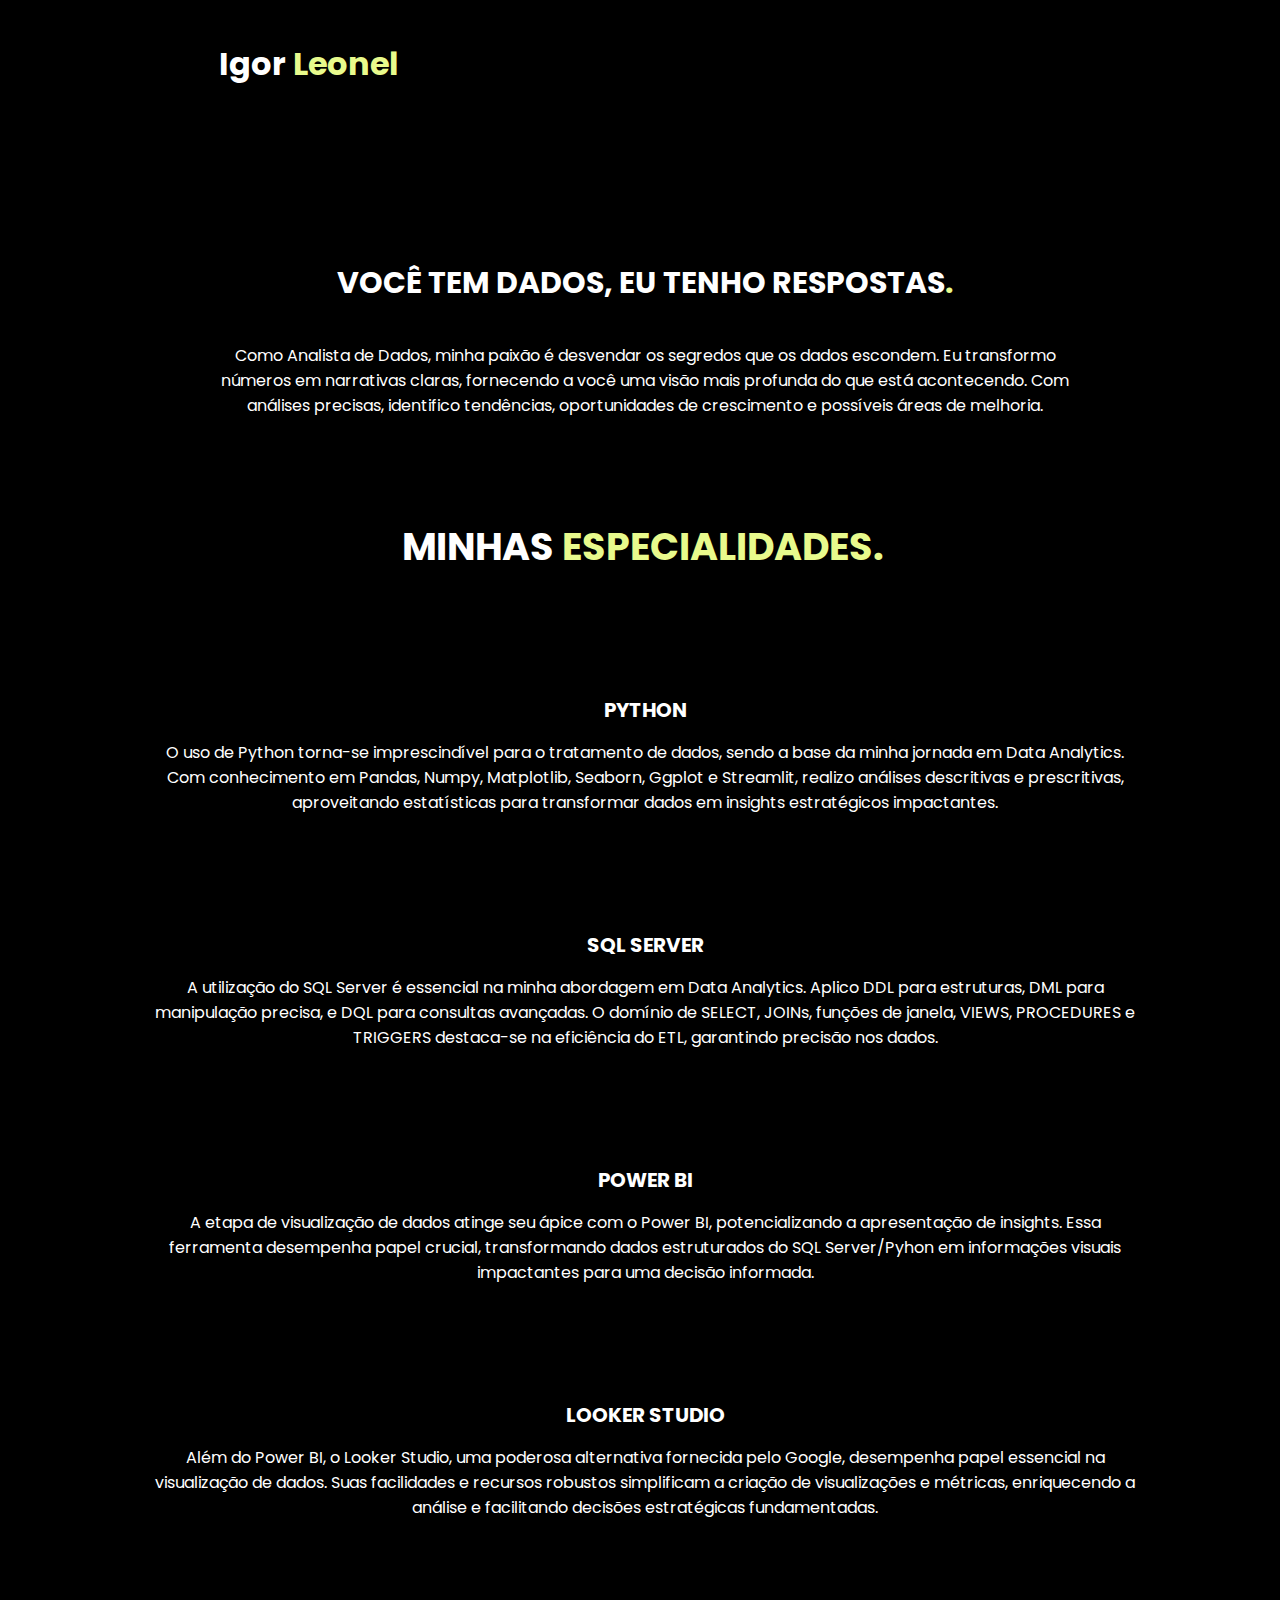
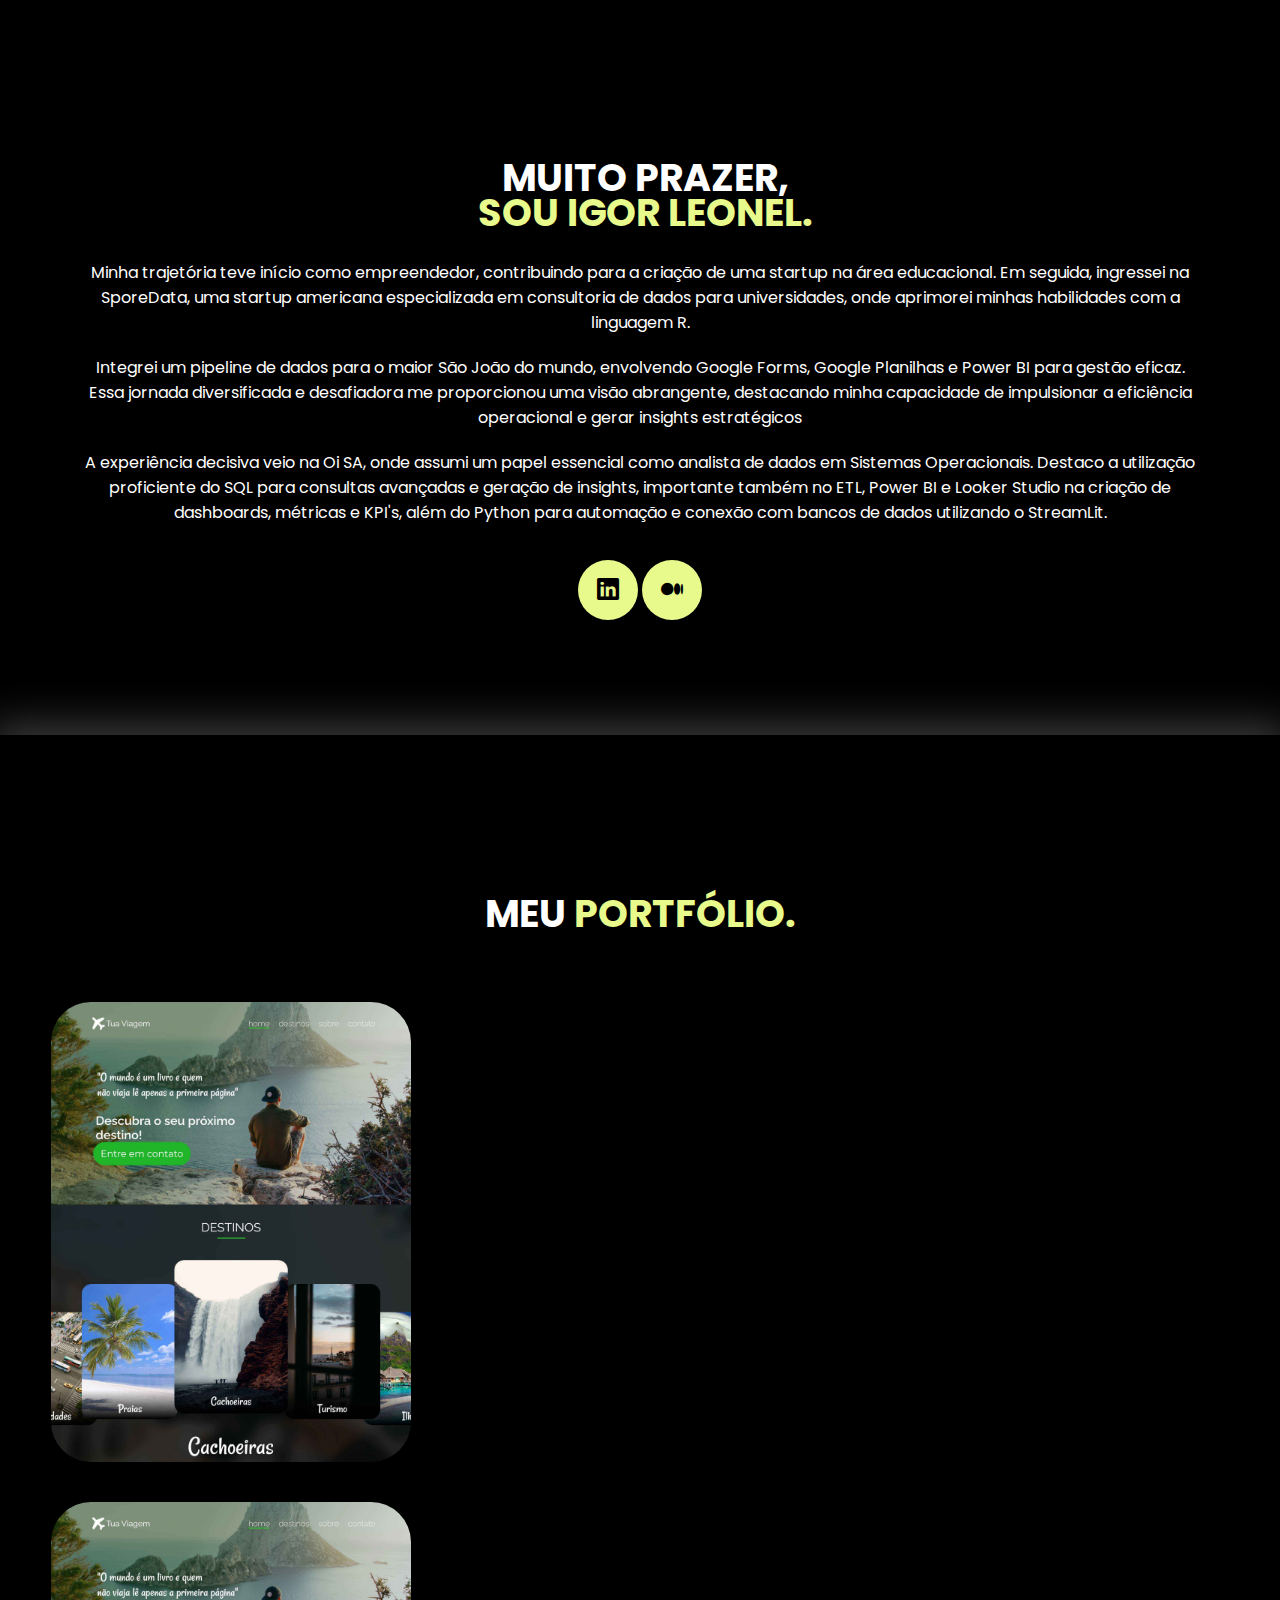
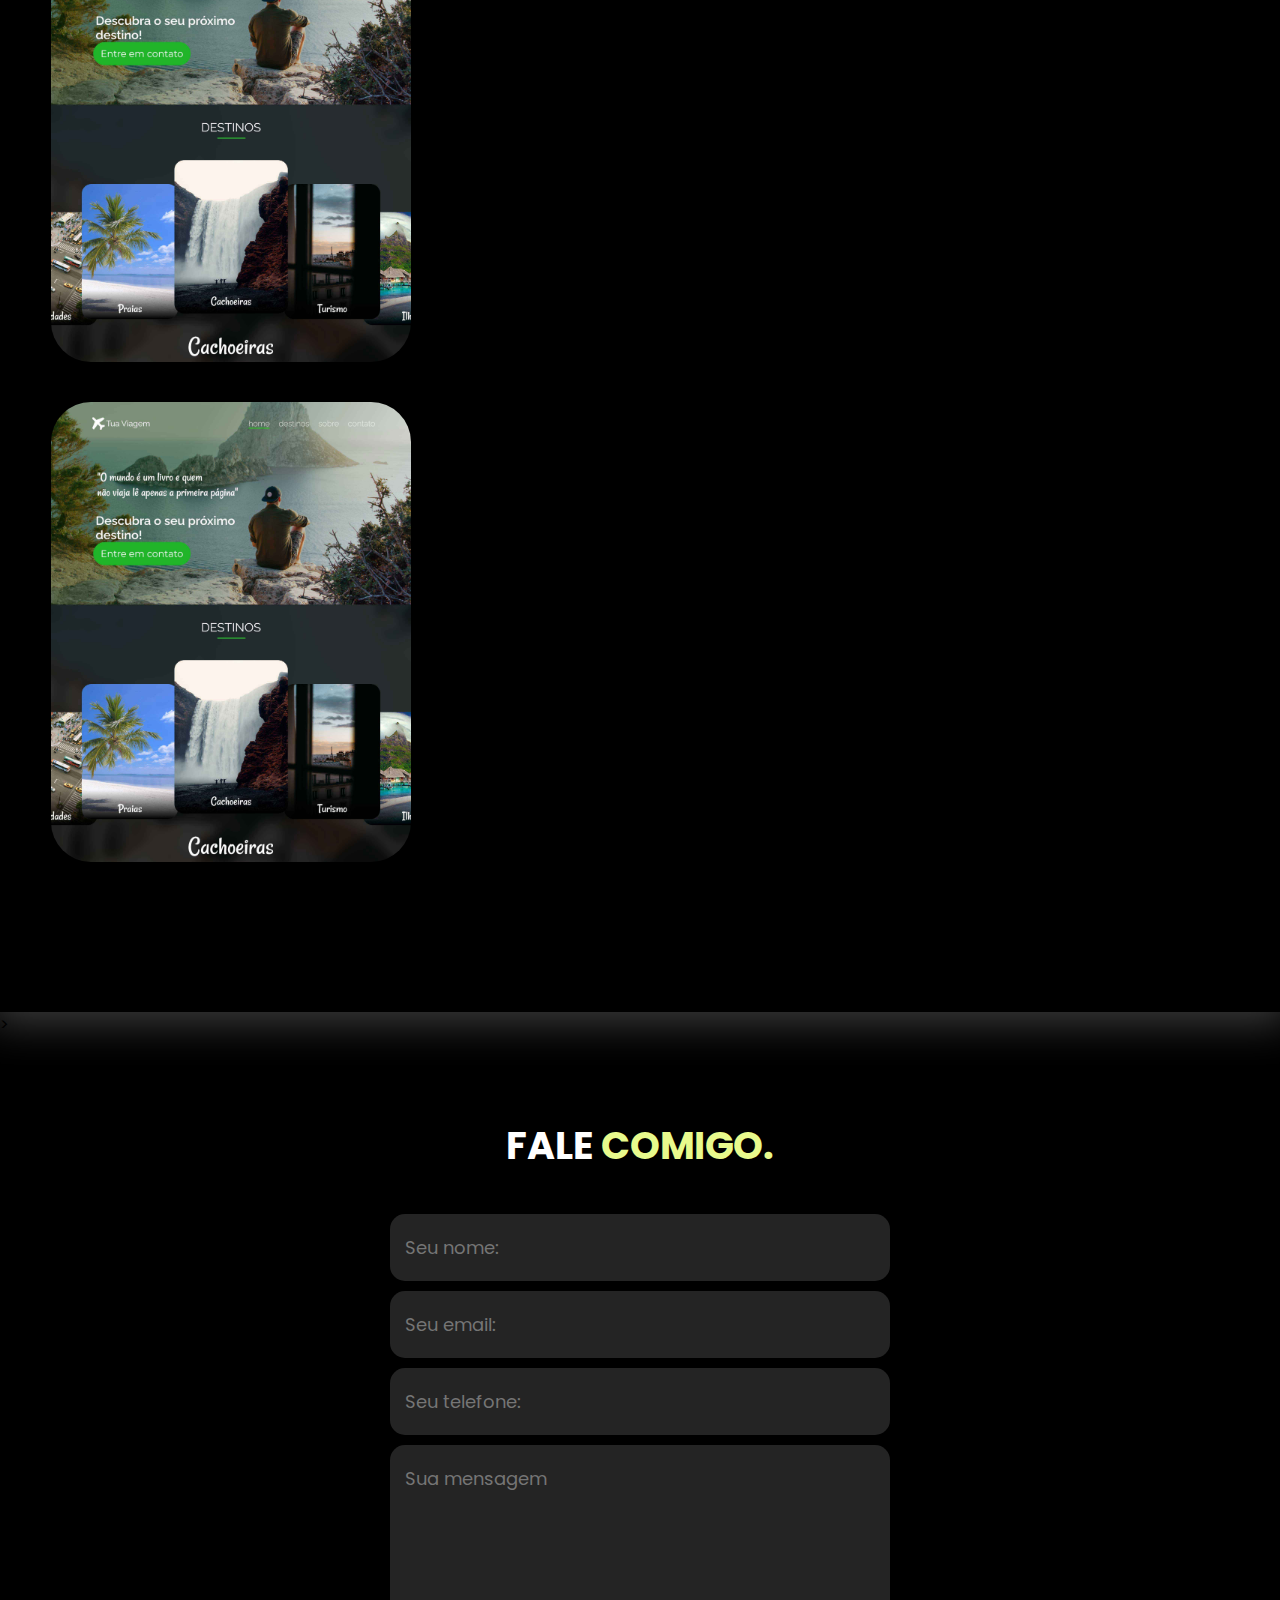
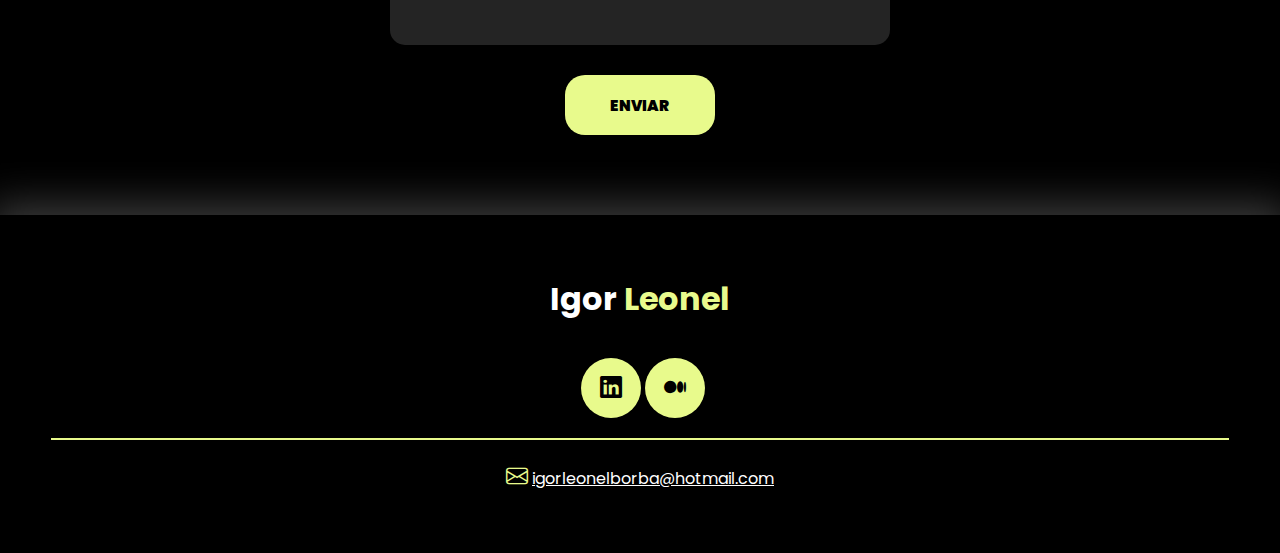
==== commit f5f539f1: "Add files via upload" ====
--- a/index.html
+++ b/index.html
@@ -14,6 +14,11 @@
     <link rel="stylesheet" href="https://cdn.jsdelivr.net/npm/bootstrap-icons@1.11.3/font/bootstrap-icons.min.css">
     <link rel="stylesheet" href="style.css">
     <script defer src="app.js"></script>
+    <style>
+        html {
+            scroll-behavior: smooth;
+        }
+    </style>
     <title>Portfólio de projetos</title>
 </head>
 <body>
@@ -28,15 +33,15 @@
 
             <nav class="menu-desktop">
                 <ul>
-                    <li><a href="#">Início</a></li>
-                    <li><a href="#">Especialidades</a></li>
-                    <li><a href="#">Sobre</a></li>
-                    <li><a href="#">Projetos</a></li>
+                    <li><a href="#inicio">Início</a></li>
+                    <li><a href="#especialidades">Especialidades</a></li>
+                    <li><a href="#sobre">Sobre</a></li>
+                    <li><a href="#portfolio">Projetos</a></li>
                 </ul>
             </nav>
 
             <div class="btn-contato">
-                <a href="#">
+                <a href="#formulario">
                     <button>Contato</button>
                 </a>
             </div>
@@ -61,13 +66,13 @@
                     </div><!--tx-topo-site-->
 
                     <div class="img-topo-site">
-                        <img src="images/pessoa.png" alt="">
+                        <img src="images/Group 1.png" alt="">
                     </div><!--img-topo-site-->
                 </div><!--flex-->
             </div><!--interface-->
         </section><!--topo-do-site-->
 
-        <section class="especialidades">
+        <section id ="especialidades" class="especialidades">
             <div class="interface">
                 <h2 class="titulo">MINHAS <span>ESPECIALIDADES.</span></h2>
                 <div class="flex">
@@ -103,17 +108,18 @@
             </div><!--interface-->
         </section><!--especialidades-->>
 
-        <section class="sobre">
+        <section id ="sobre" class="sobre">
             <div class="interface">
                 <div class="flex">
                     <div class="img-sobre">
-                        <img src="images/foto.png" alt="">
+                        <img src="images/Frame 8.png" alt="">
                     </div><!-- img-sobre -->
 
                     <div class="txt-sobre">
                         <h2>MUITO PRAZER, <span>SOU IGOR LEONEL.</span></h2>
-                        <p>Lorem ipsum dolor sit amet consectetur adipisicing elit. Sunt provident laborum, in repellat exercitationem consectetur. Exercitationem explicabo reprehenderit nisi at similique repudiandae unde cumque quaerat, quasi consequuntur sed! Praesentium, provident?</p>
-                        <p>Lorem ipsum dolor sit amet, consectetur adipisicing elit. Laborum, similique sunt quasi laudantium praesentium expedita, voluptatum dicta inventore adipisci velit, deleniti quisquam id earum odio reprehenderit aspernatur in! Similique, fuga.</p>
+                        <p>Minha trajetória teve início como empreendedor, contribuindo para a criação de uma startup na área educacional. Em seguida, ingressei na SporeData, uma startup americana especializada em consultoria de dados para universidades, onde aprimorei minhas habilidades com a linguagem R. </p>
+                        <p>Integrei um pipeline de dados para o maior São João do mundo, envolvendo Google Forms, Google Planilhas e Power BI para gestão eficaz. Essa jornada diversificada e desafiadora me proporcionou uma visão abrangente, destacando minha capacidade de impulsionar a eficiência operacional e gerar insights estratégicos</p>
+                        <p>A experiência decisiva veio na Oi SA, onde assumi um papel essencial como analista de dados em Sistemas Operacionais. Destaco a utilização proficiente do SQL para consultas avançadas e geração de insights, importante também no ETL, Power BI e Looker Studio na criação de dashboards, métricas e KPI's, além do Python para automação e conexão com bancos de dados utilizando o StreamLit.</p>
                         <div class="btn-social">
                             <a href="https://www.linkedin.com/in/igorleonel/"><button><i class="bi bi-linkedin"></i></button></a>
                             <a href="https://medium.com/@igor__leonel"><button><i class="bi bi-medium"></i></button></a>
@@ -123,7 +129,7 @@
             </div>
         </section><!--sobre-->>
 
-        <section class="portfolio">
+        <section id ="portfolio" class="portfolio">
             <div class="interface">
                 <h2 class="titulo">MEU <span>PORTFÓLIO.</span></h2>
                 <div class="flex">
@@ -140,7 +146,7 @@
             </div><!--interface-->
         </section><!--portfolio-->>
 
-        <section class="formulario">
+        <section id ="formulario" class="formulario">
             <div class="interface">
                 <h2 class="titulo">FALE <span>COMIGO.</span></h2>
 
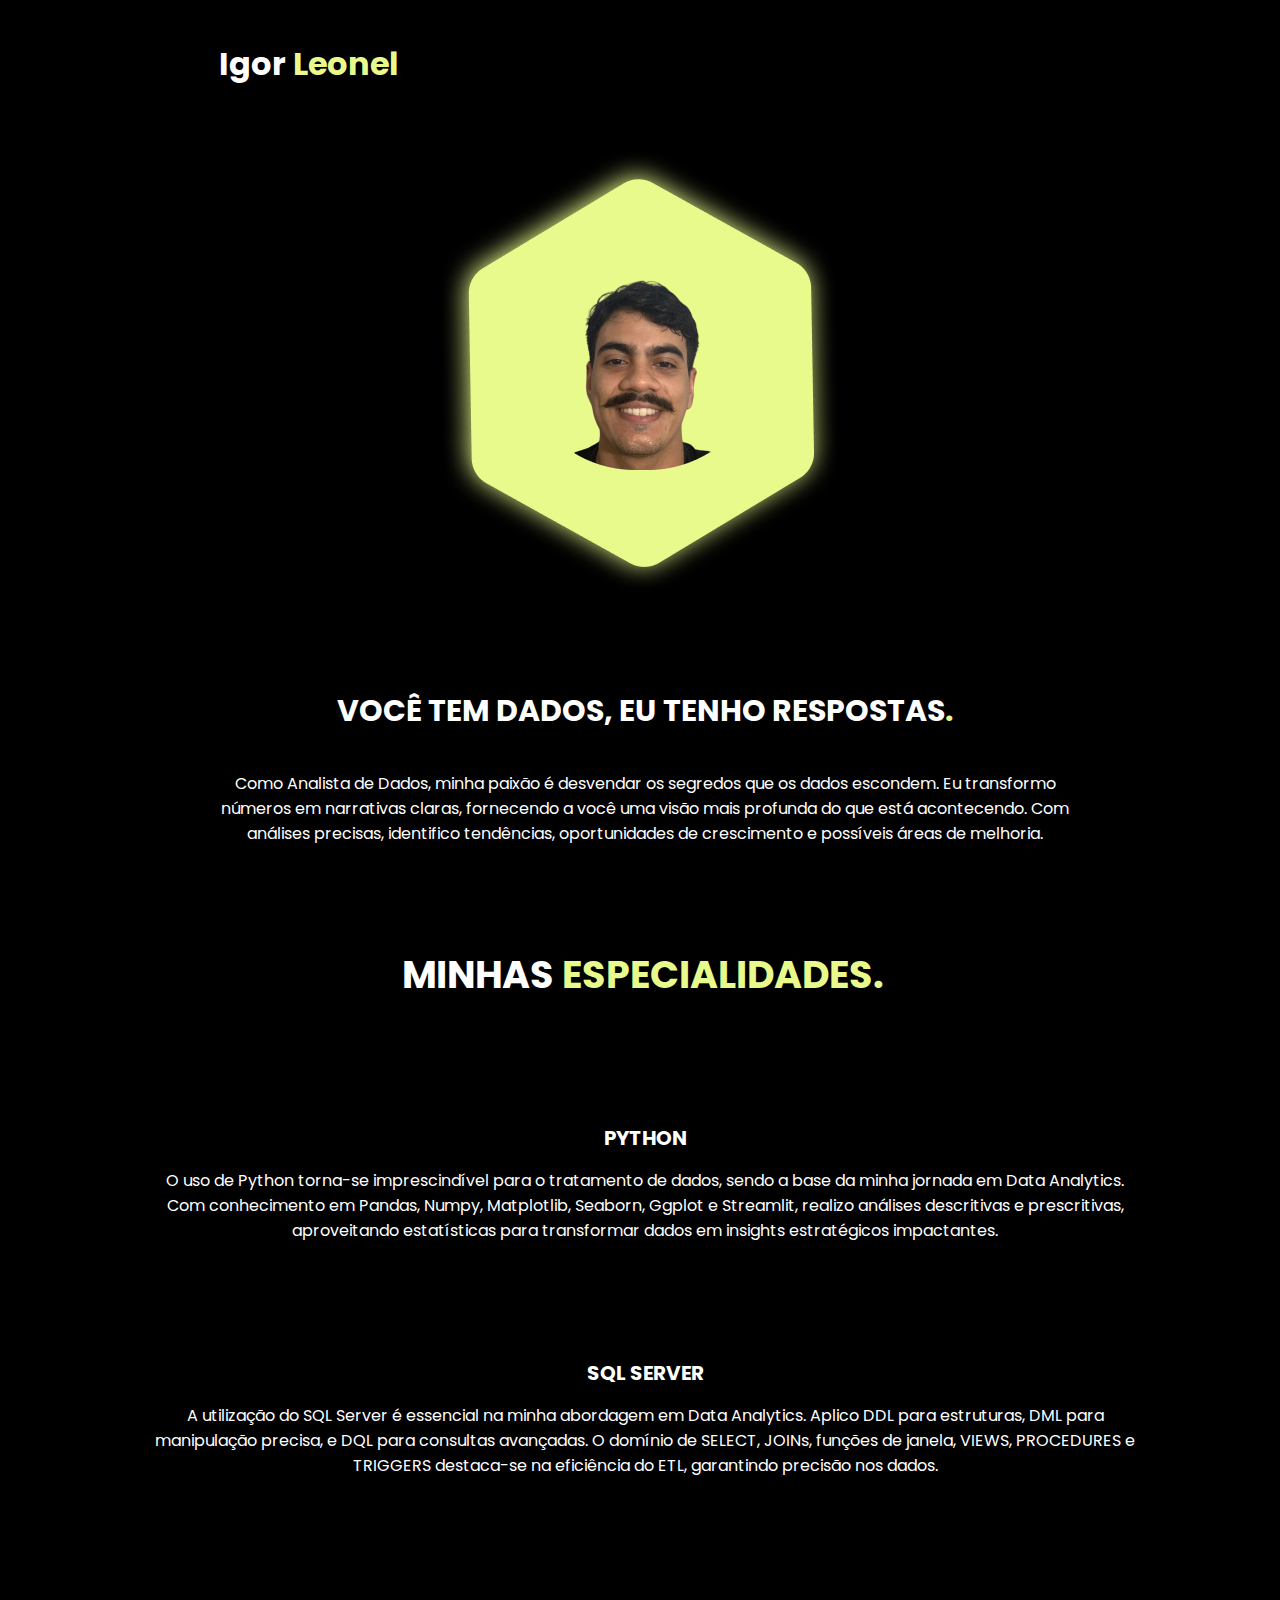
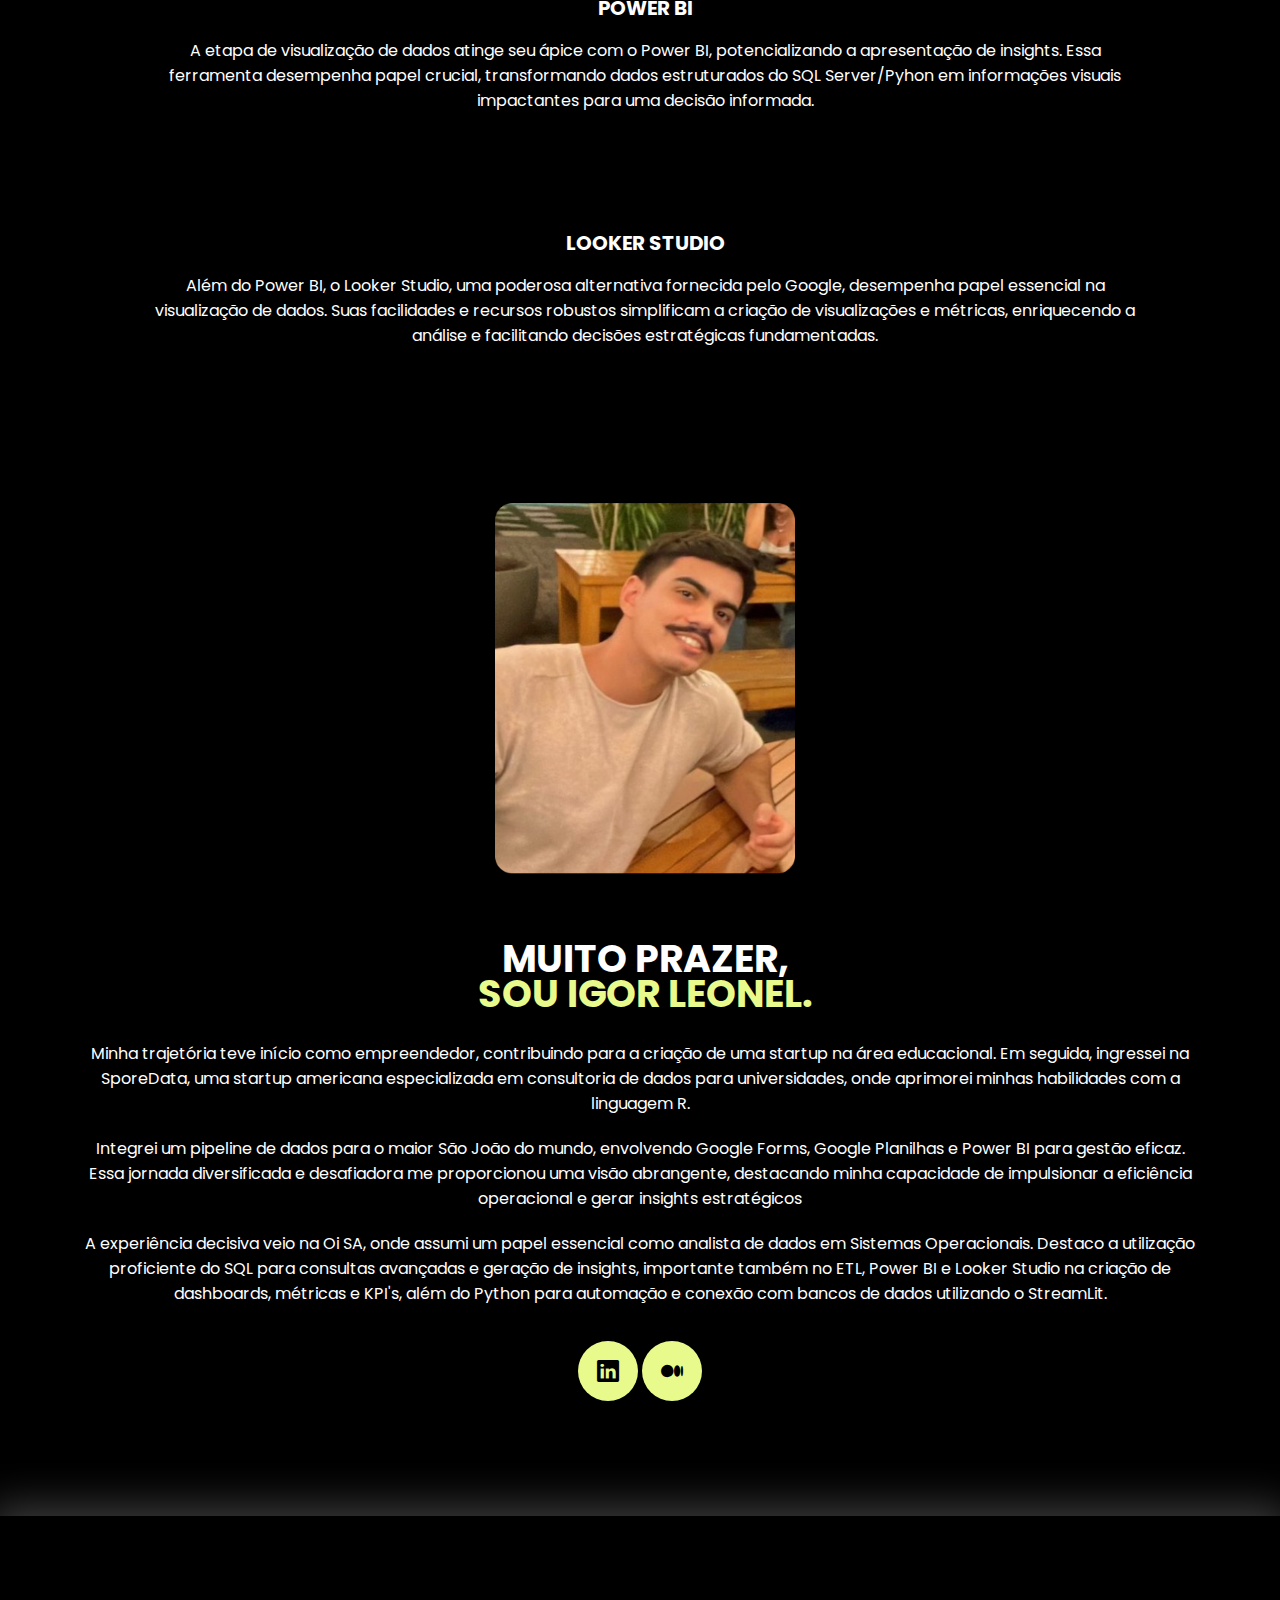
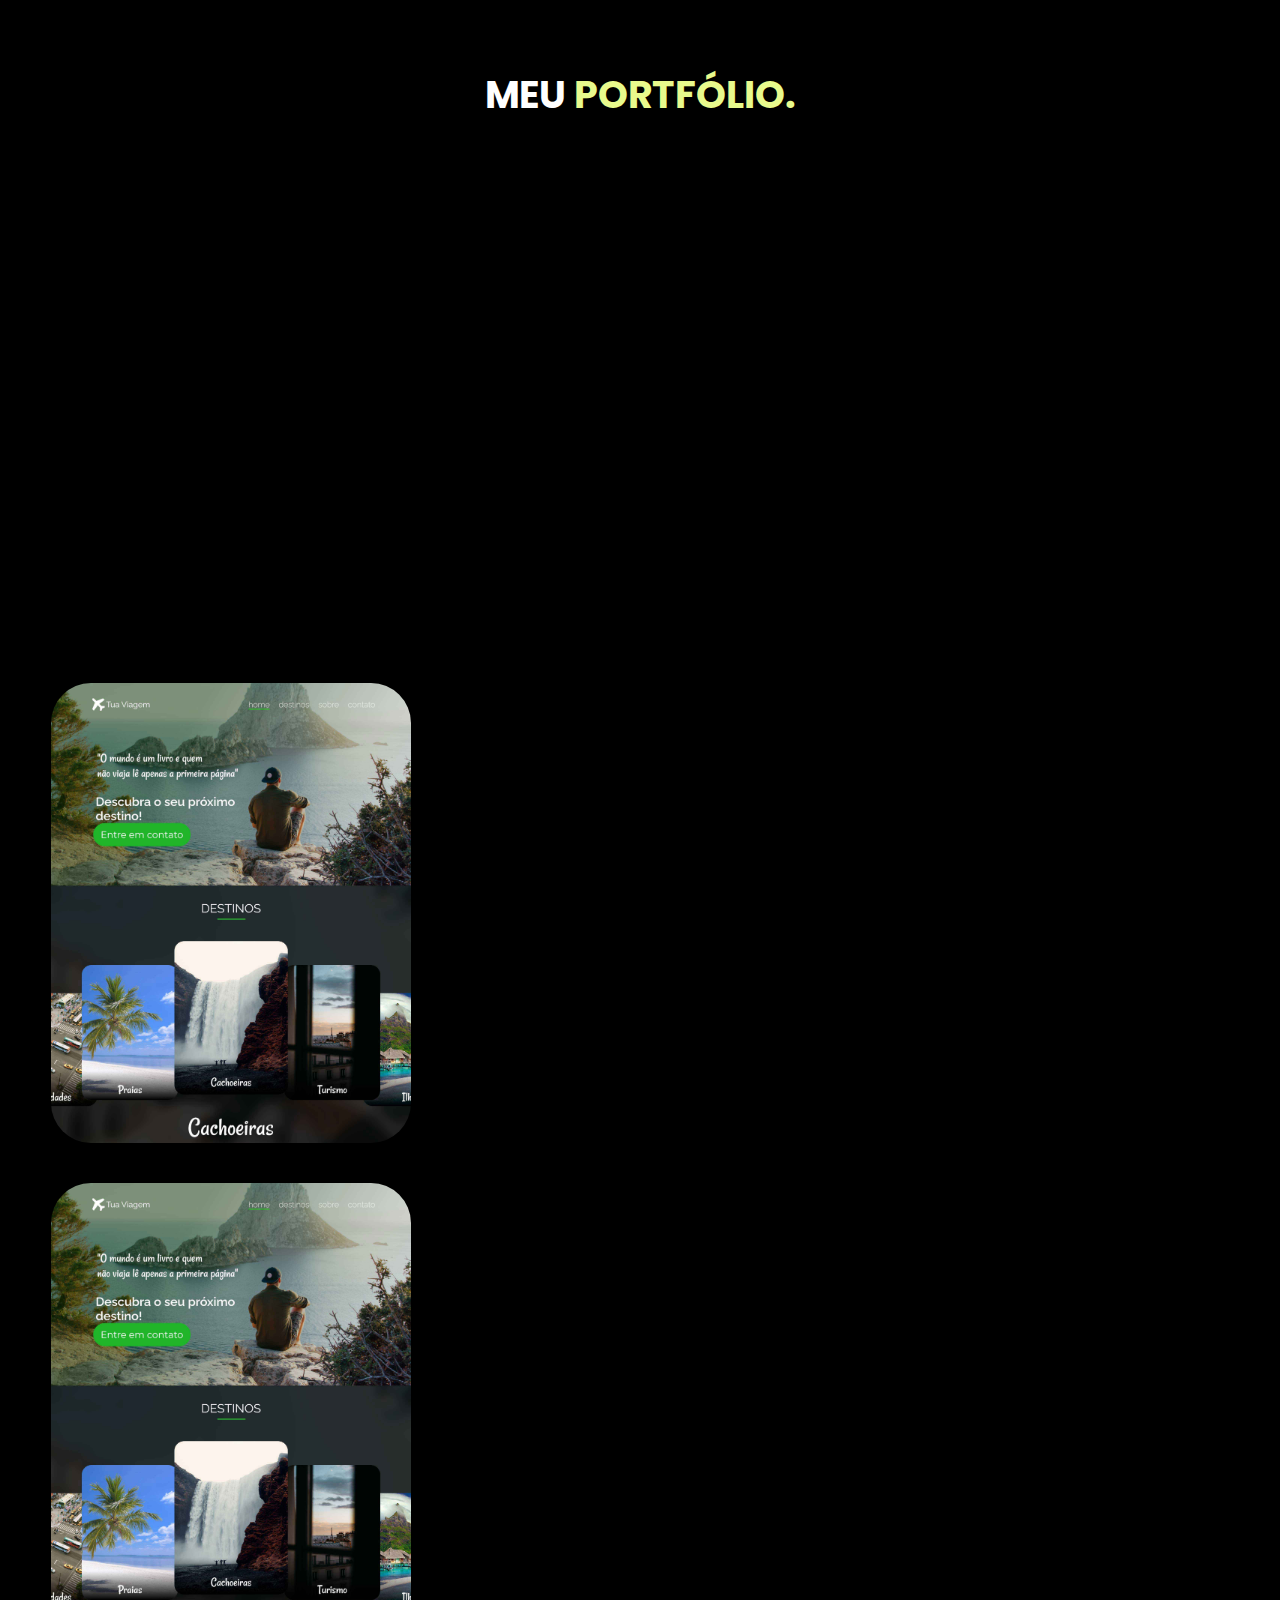
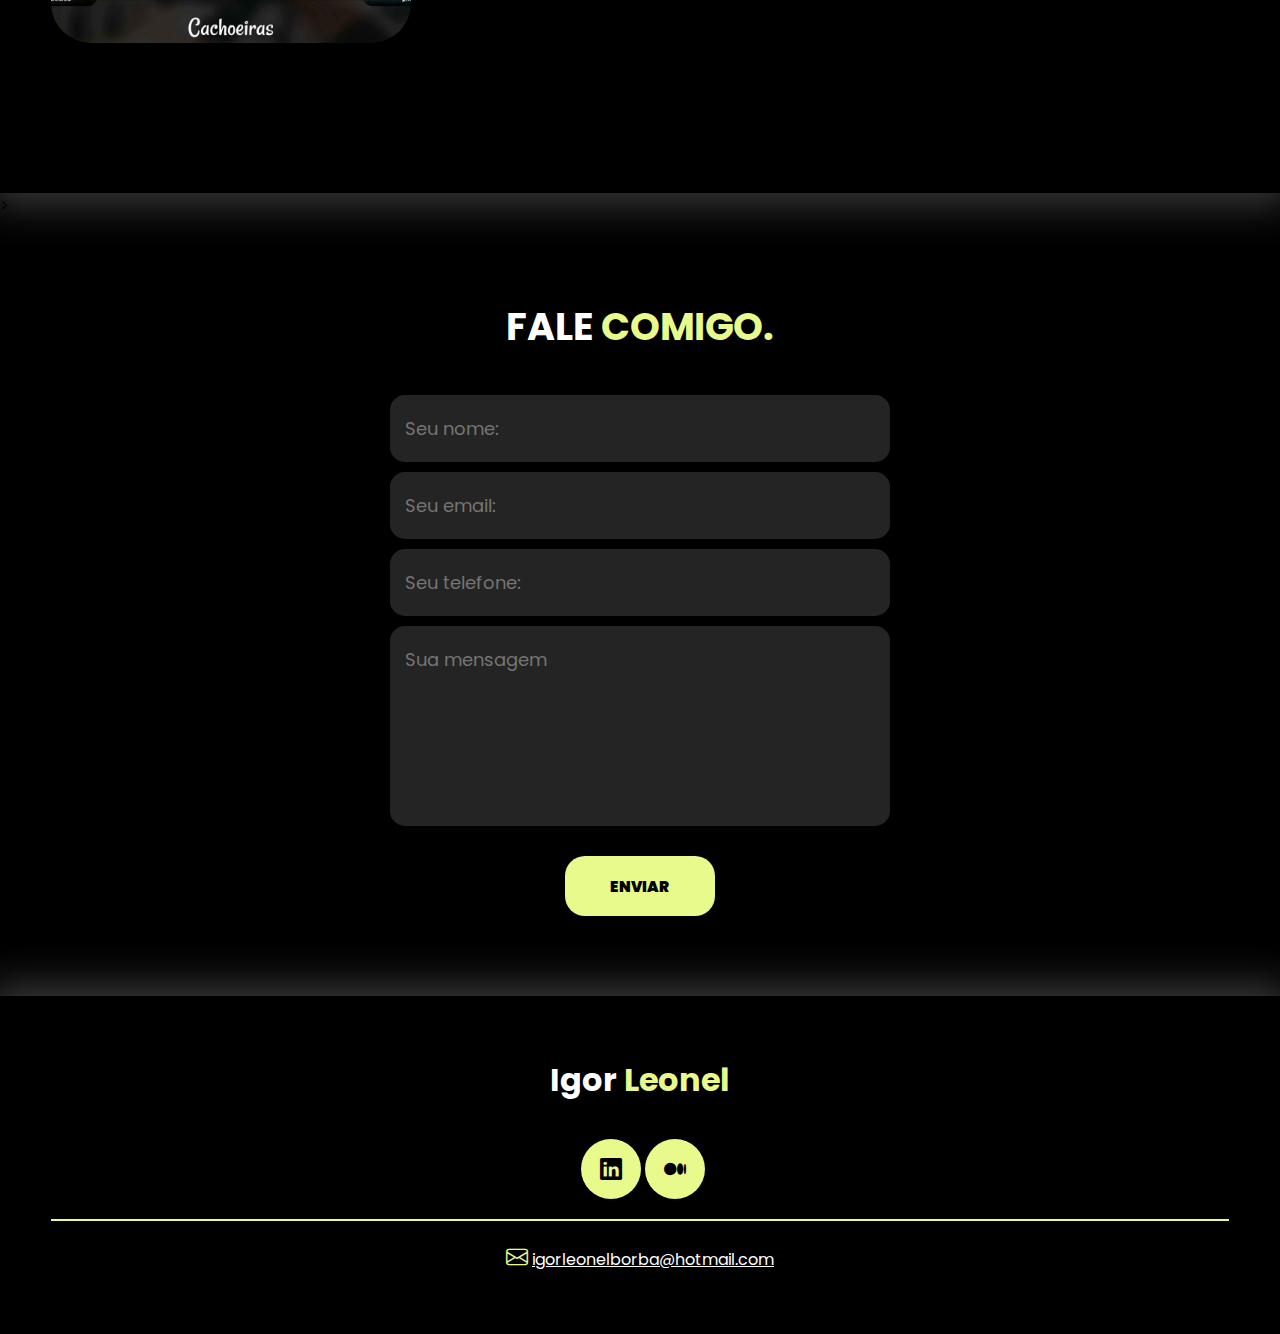
==== commit 4c1883ec: "Add files via upload" ====
--- a/index.html
+++ b/index.html
@@ -59,8 +59,8 @@
                          Com análises precisas, identifico tendências, oportunidades de crescimento e possíveis áreas de melhoria.</p>
                          
                          <div class="btn-contato">
-                            <a href="#">
-                                <button>Entre em contato</button>
+                            <a href="#formulario">
+                                <button>ENTRE EM CONTATO</button>
                             </a>
                          </div>
                     </div><!--tx-topo-site-->
@@ -133,8 +133,10 @@
             <div class="interface">
                 <h2 class="titulo">MEU <span>PORTFÓLIO.</span></h2>
                 <div class="flex">
-                    <dev class="img-port" style="background-image: url(images/imagem.jpg);">
-                        <div class="overlay">Projeto 1</div>
+                    <dev class="img-port" style="background-image: url(images/Frame\ 11.png);">
+                        <a href="https://medium.com/@igor__leonel/briefing-do-projeto-hoteleiro-710d1a7d2b13">
+                            <div class="overlay">Análise De Cancelamento Hoteleiro (SQL)</div>
+                        </a>
                     </dev>
                     <dev class="img-port" style="background-image: url(images/imagem.jpg);">
                         <div class="overlay">Projeto 2</div>
--- a/style.css
+++ b/style.css
@@ -253,6 +253,7 @@
     cursor: pointer;
     border-radius: 40px;
     position: relative;
+    text-align: center;
 }
 
 .img-port:hover{
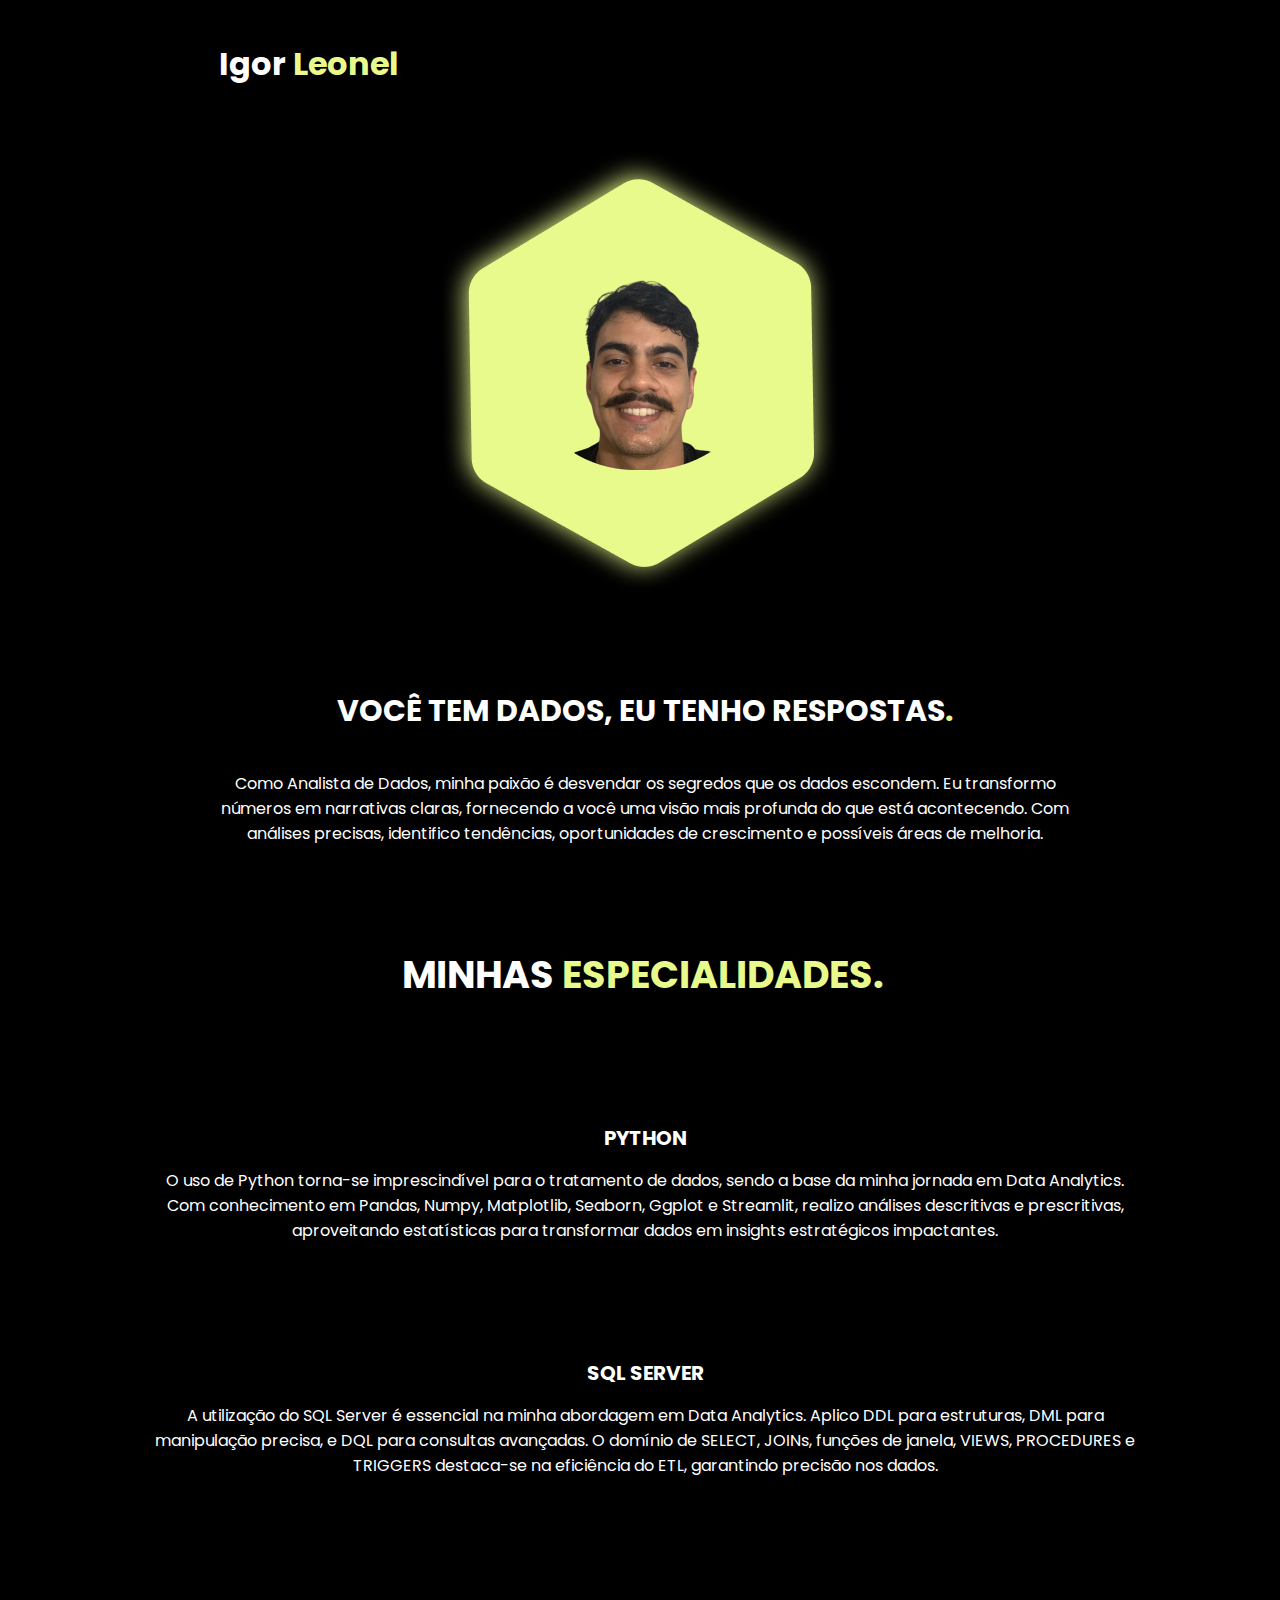
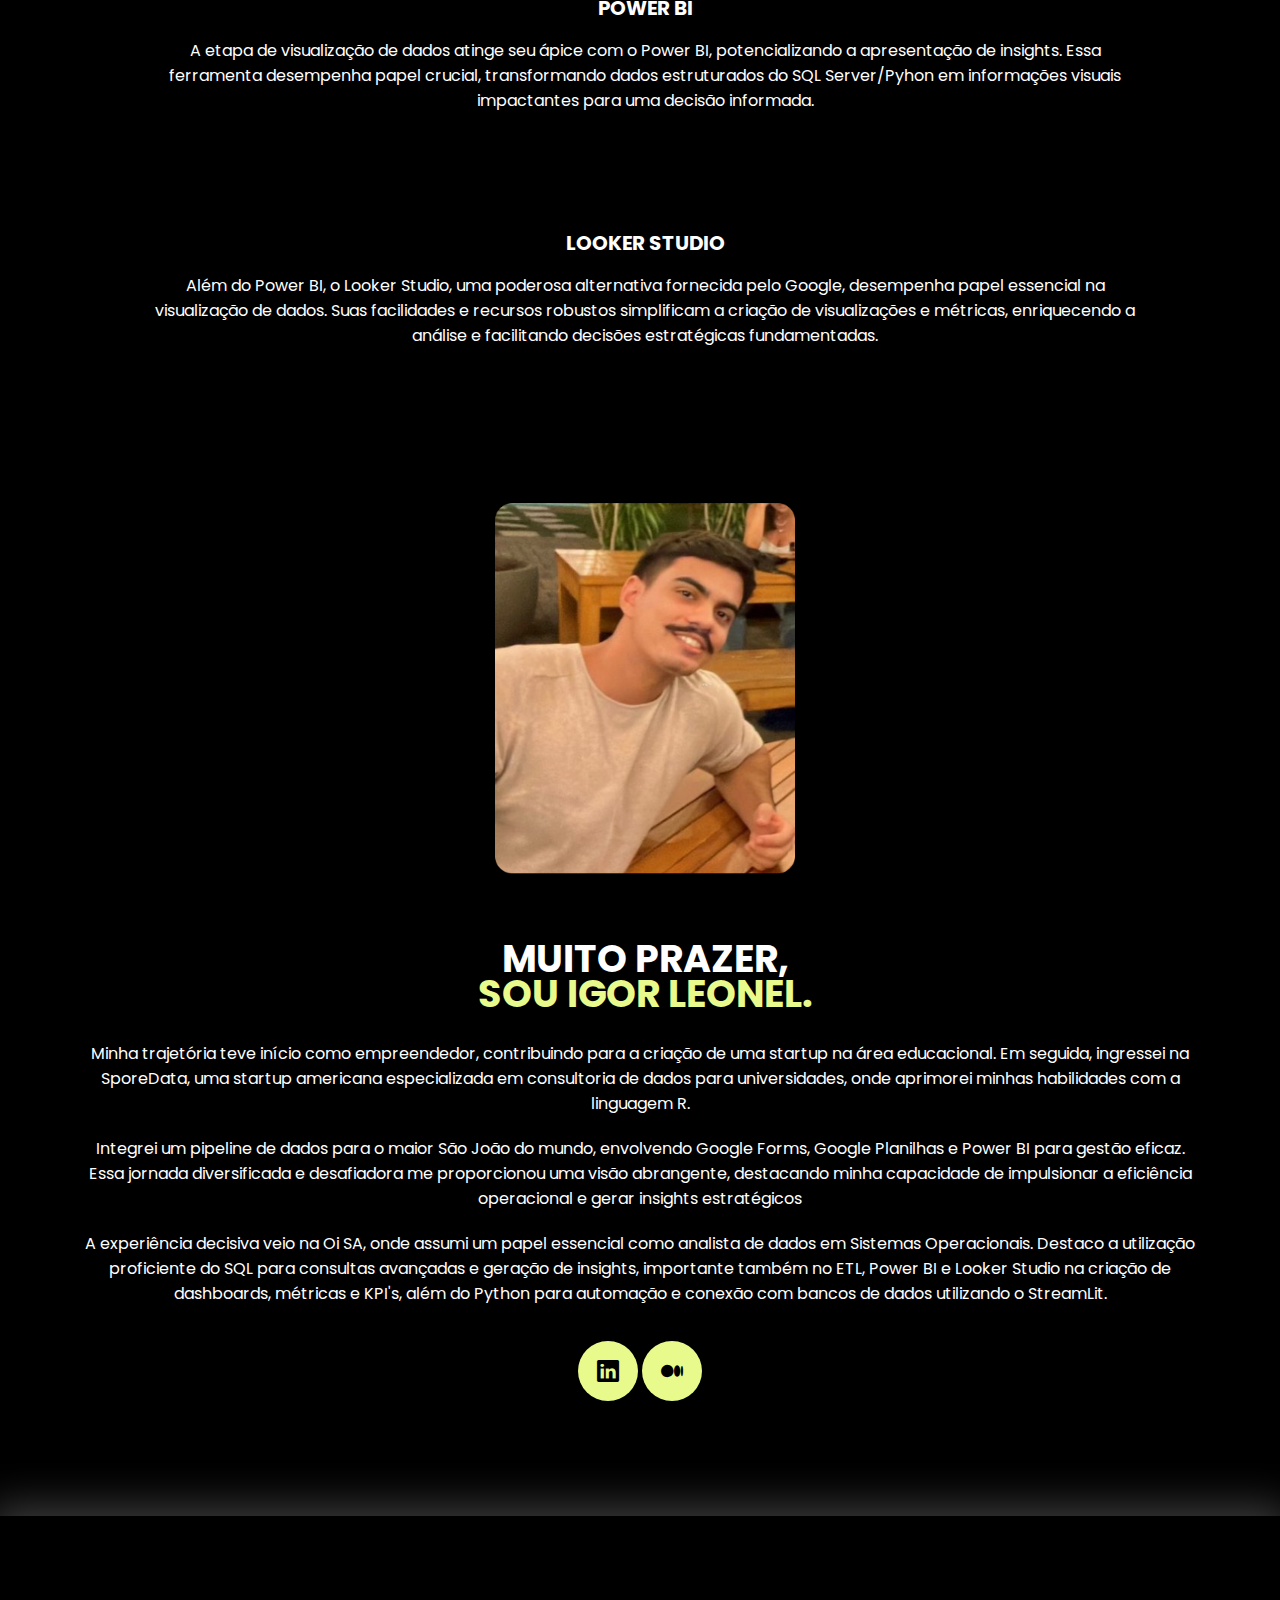
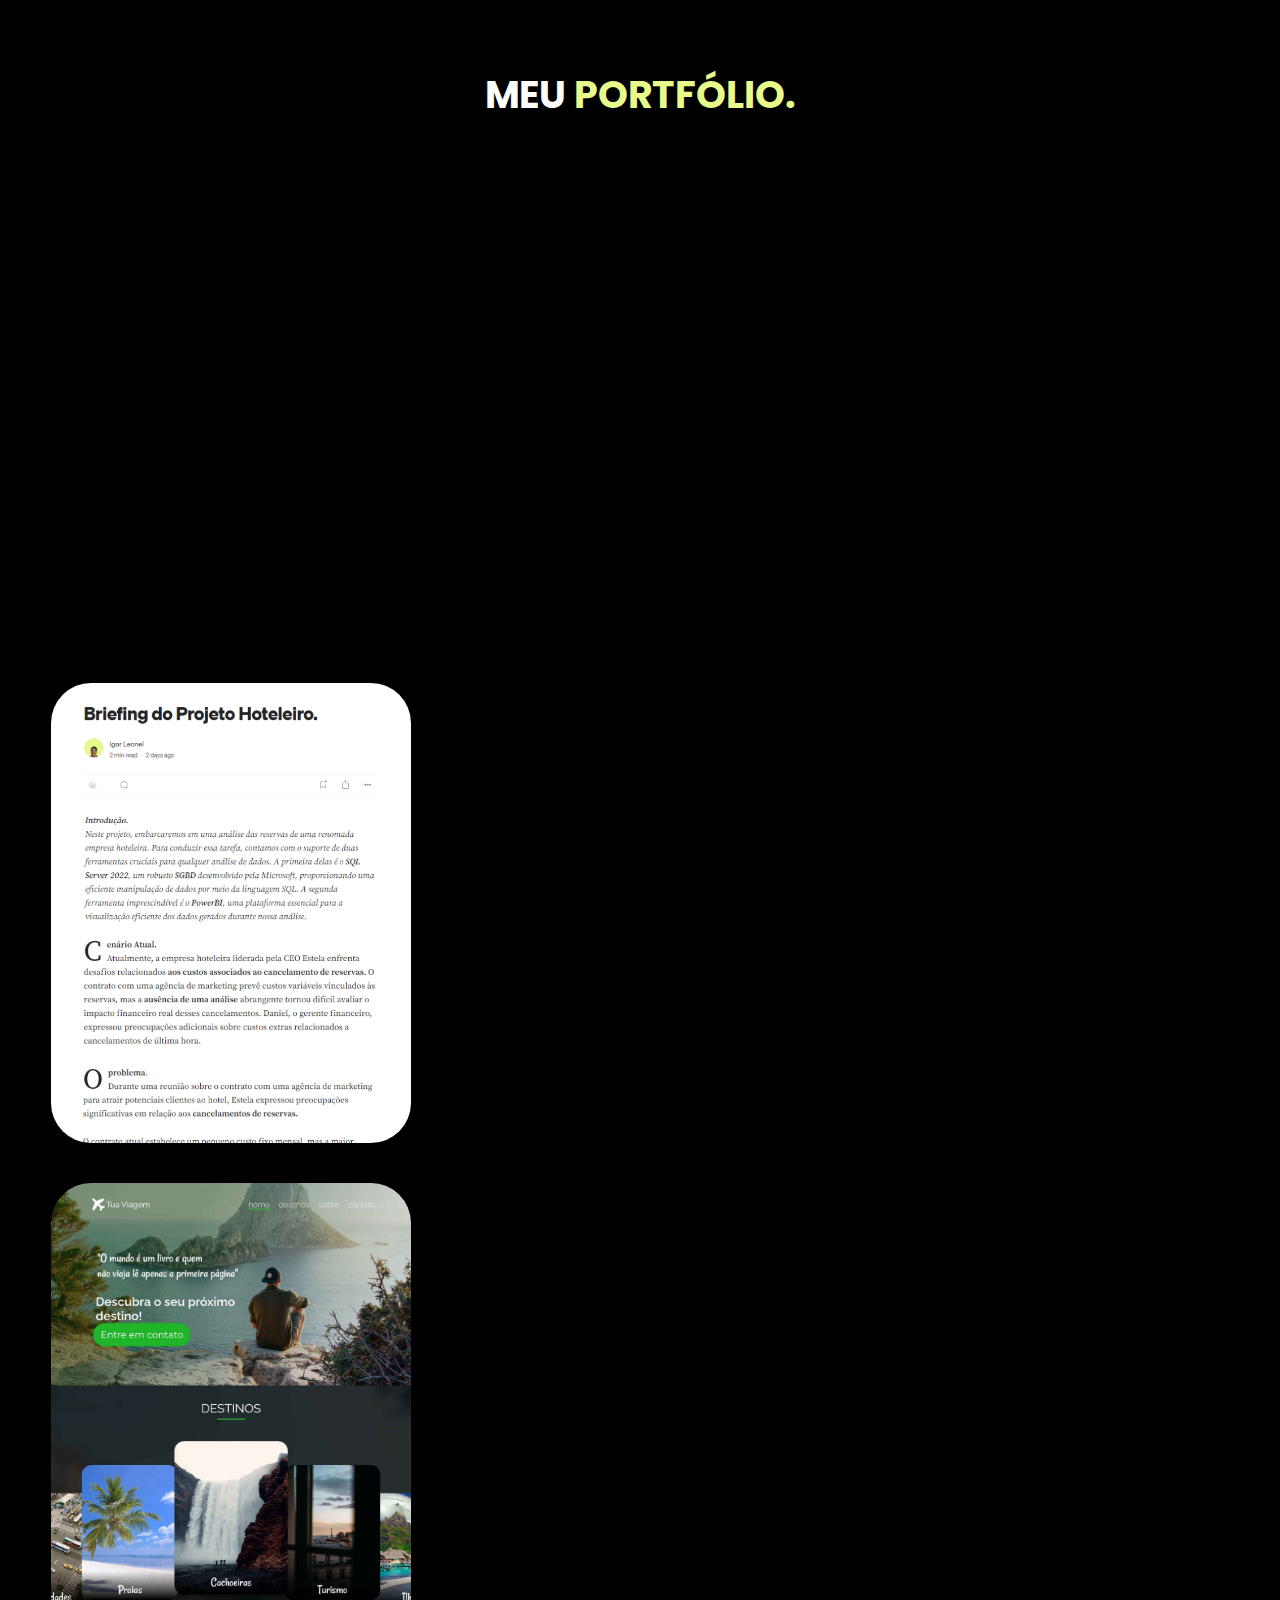
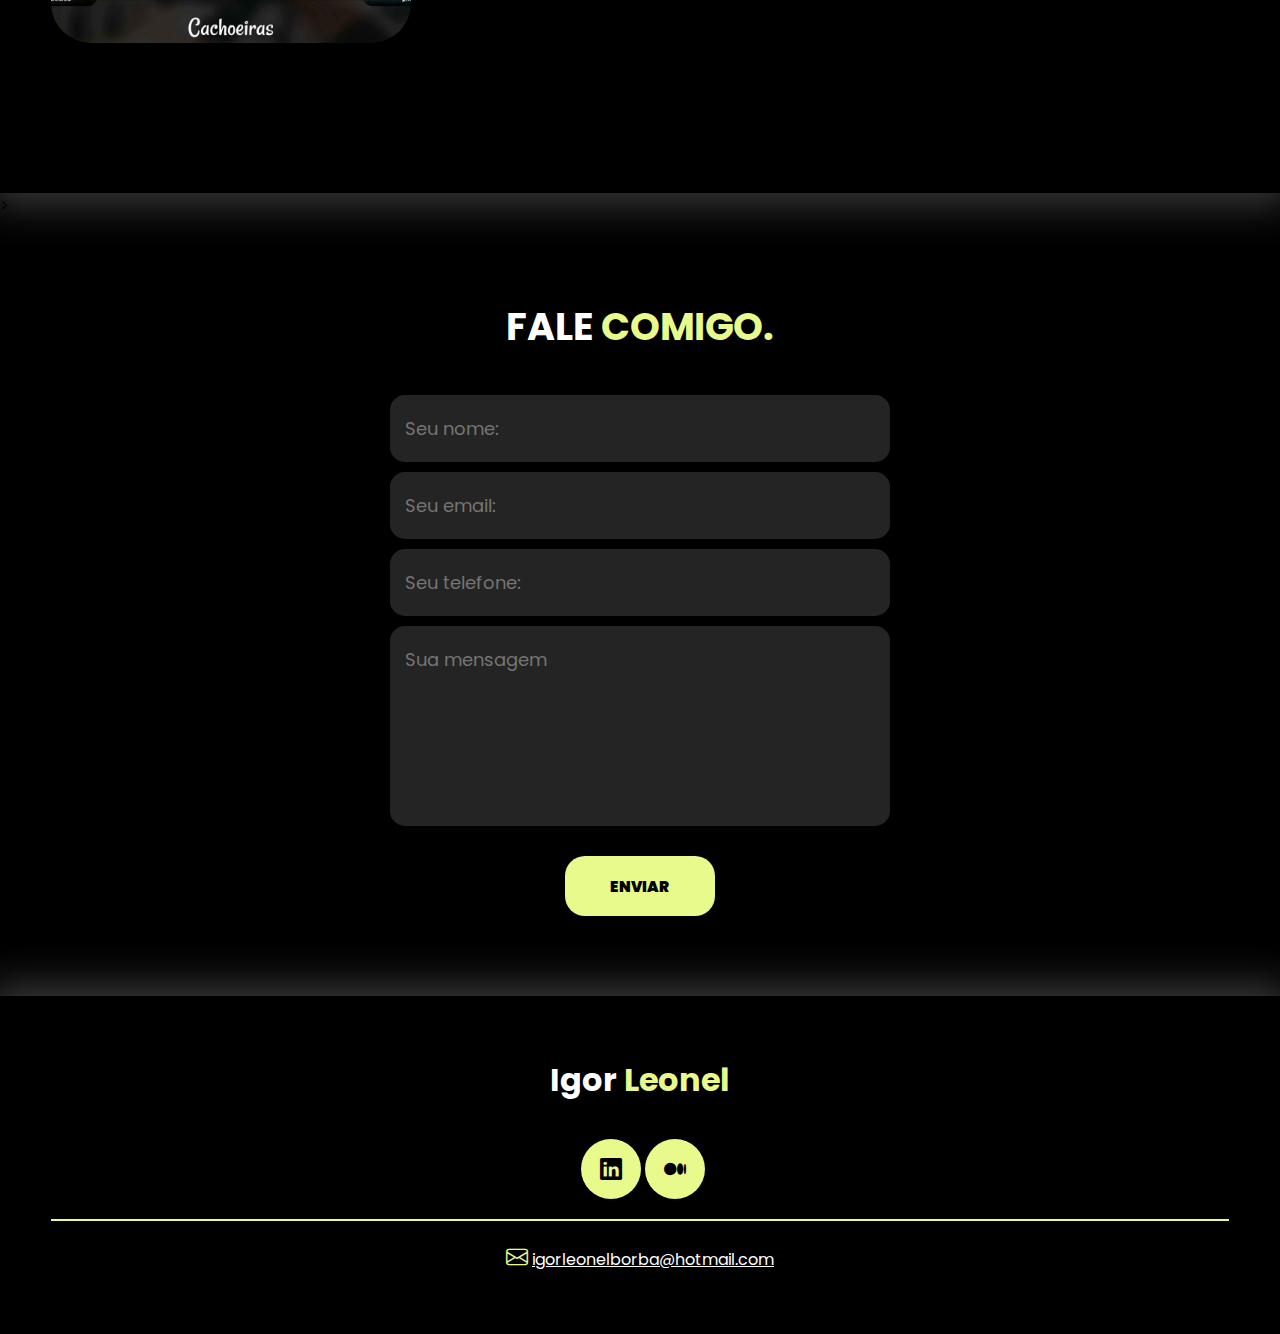
==== commit b0f490bc: "Add files via upload" ====
--- a/index.html
+++ b/index.html
@@ -138,8 +138,10 @@
                             <div class="overlay">Análise De Cancelamento Hoteleiro (SQL)</div>
                         </a>
                     </dev>
-                    <dev class="img-port" style="background-image: url(images/imagem.jpg);">
-                        <div class="overlay">Projeto 2</div>
+                    <dev class="img-port" style="background-image: url(images/Frame\ 12.png);">
+                        <a href="https://medium.com/@igor__leonel/análise-ibm-hr-analytics-employee-attrition-performance-51813502ad61">
+                            <div class="overlay">IBM HR Analytics — Employee Attrition & Performance (SQL)</div>
+                        </a>
                     </dev>
                     <dev class="img-port" style="background-image: url(images/imagem.jpg);">
                         <div class="overlay">Projeto 3</div>
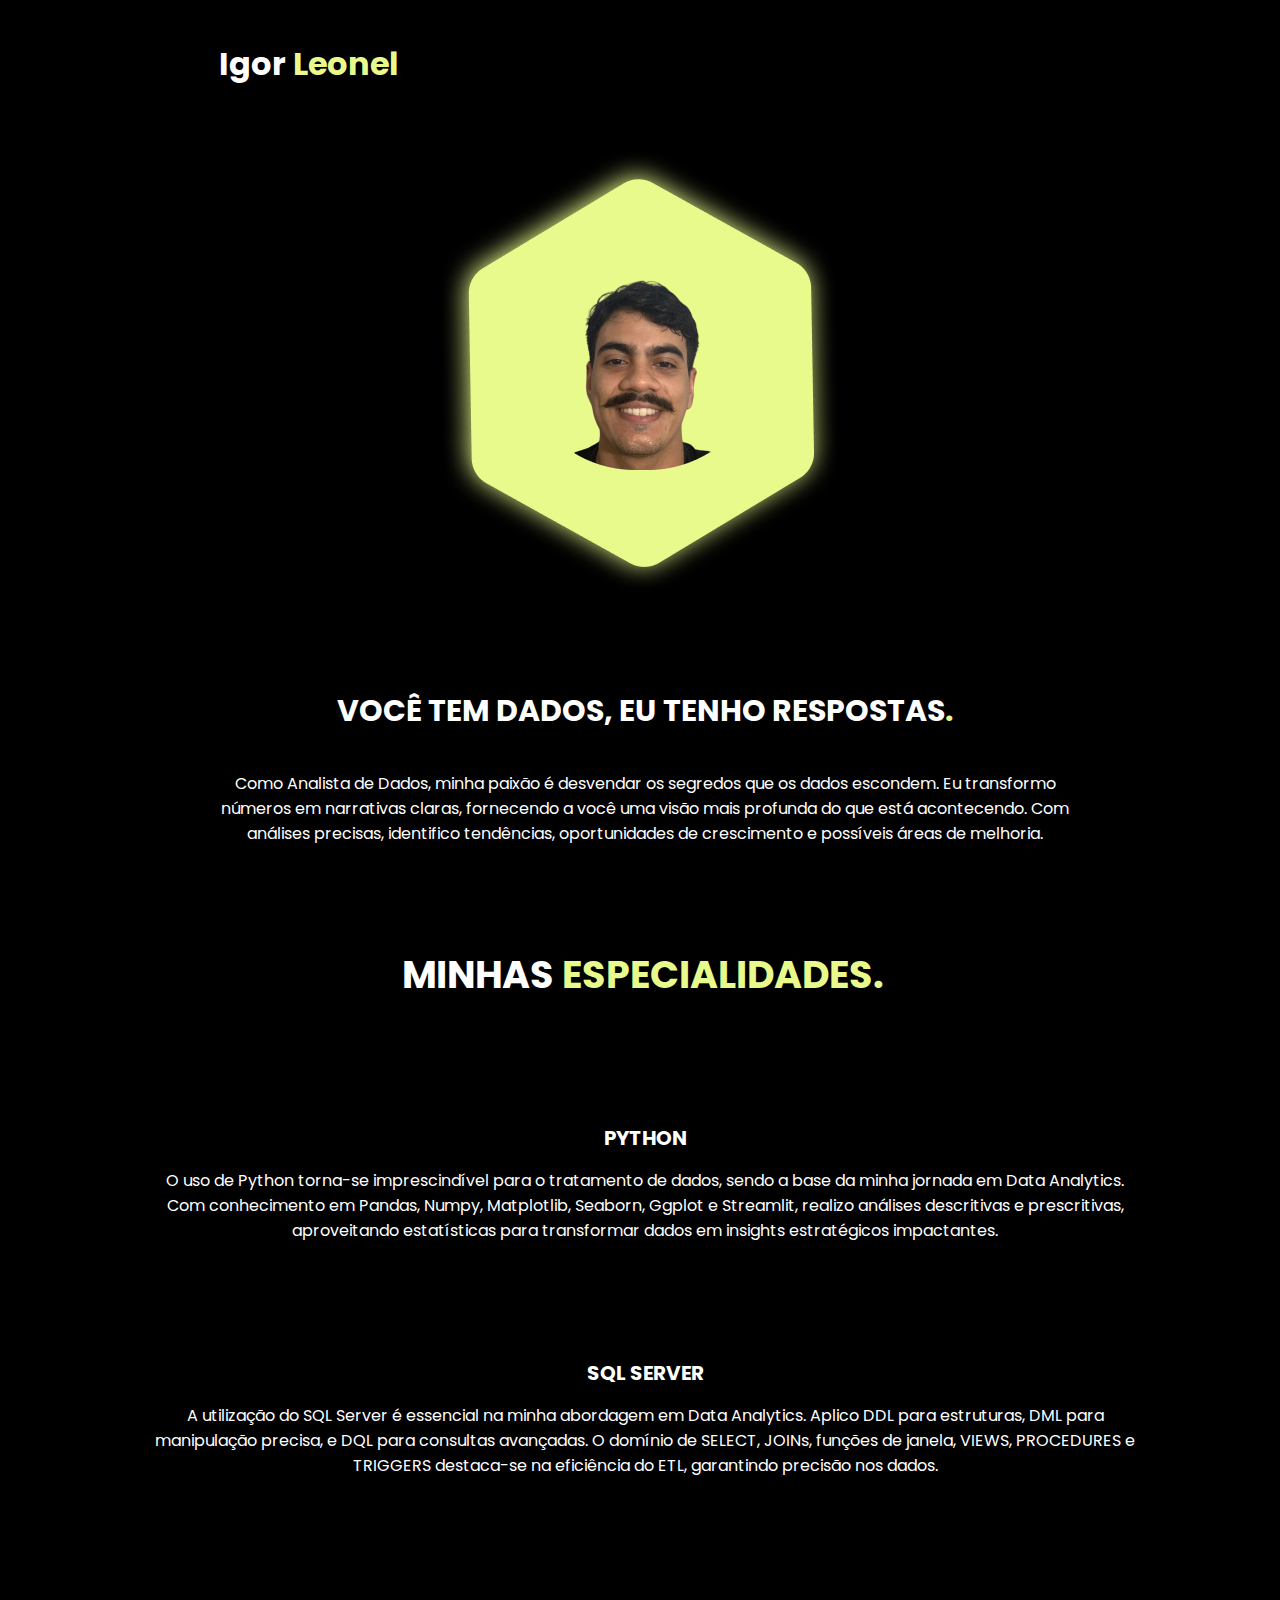
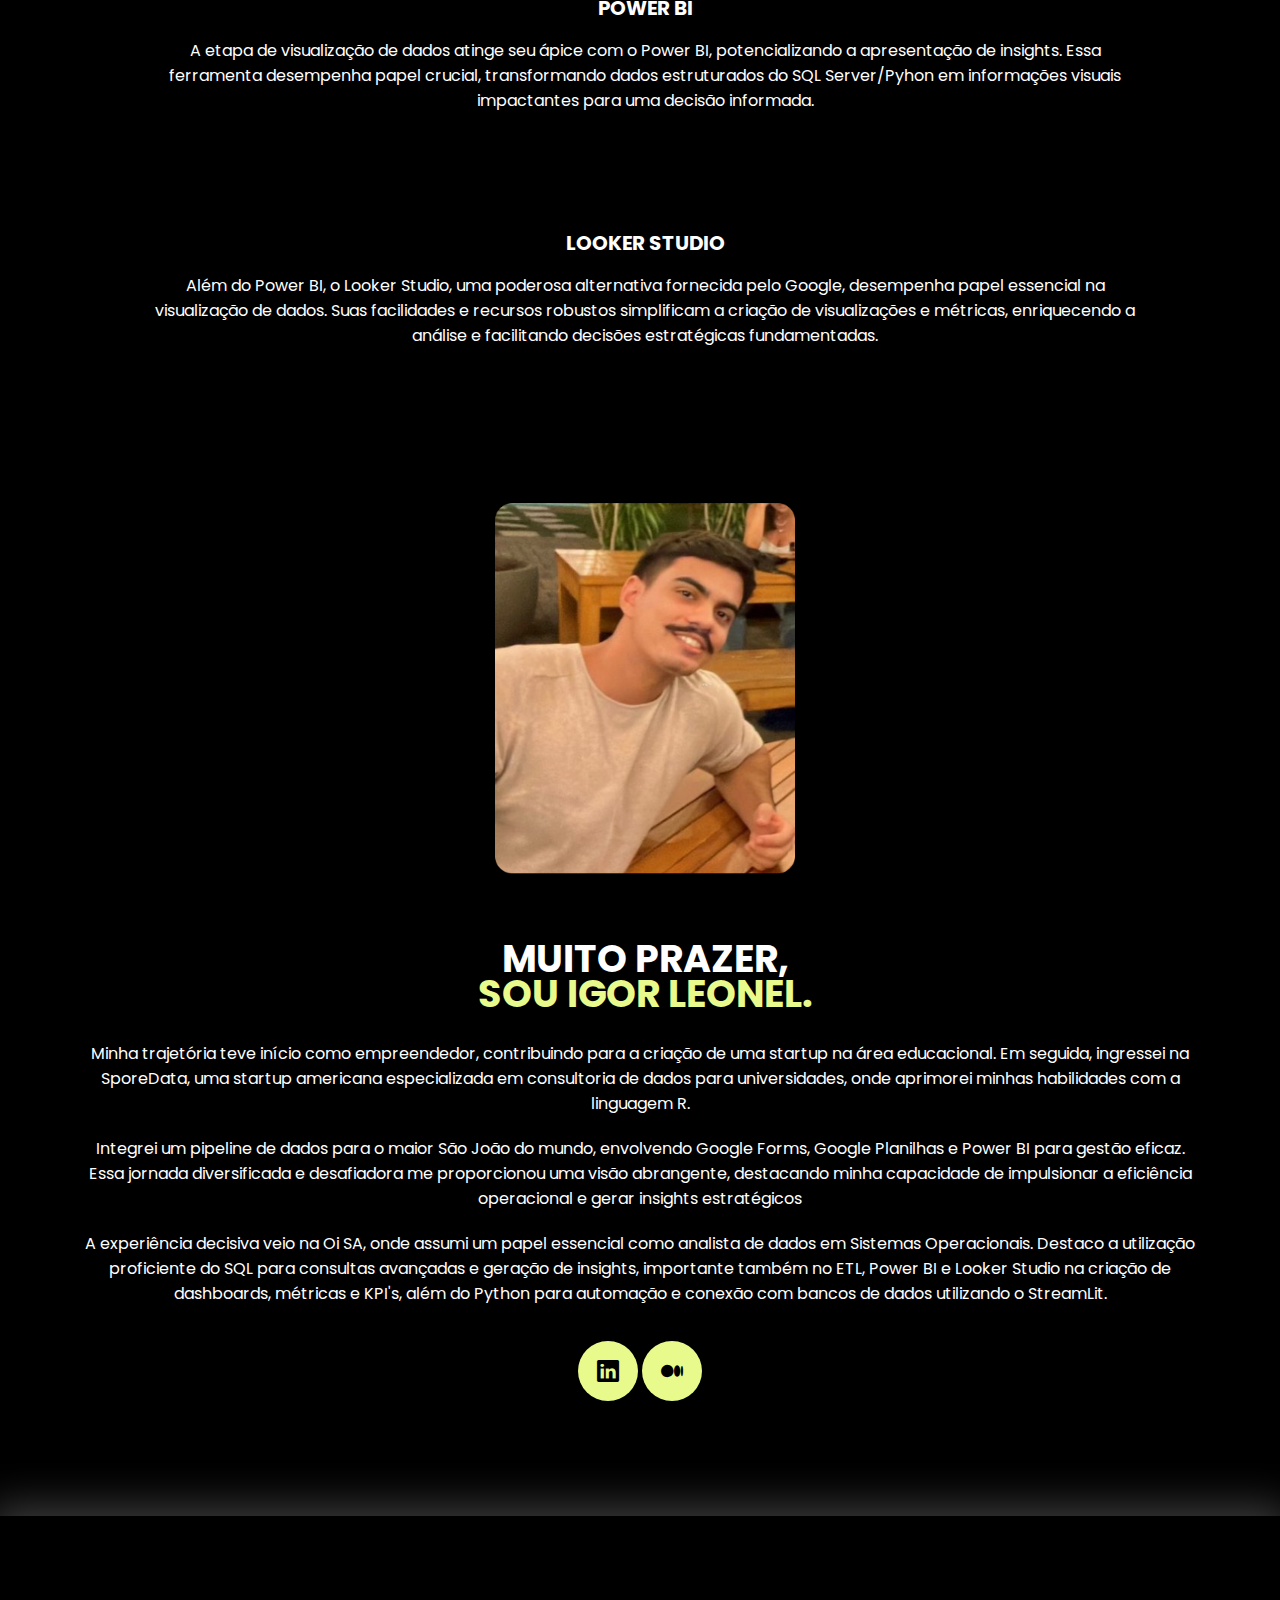
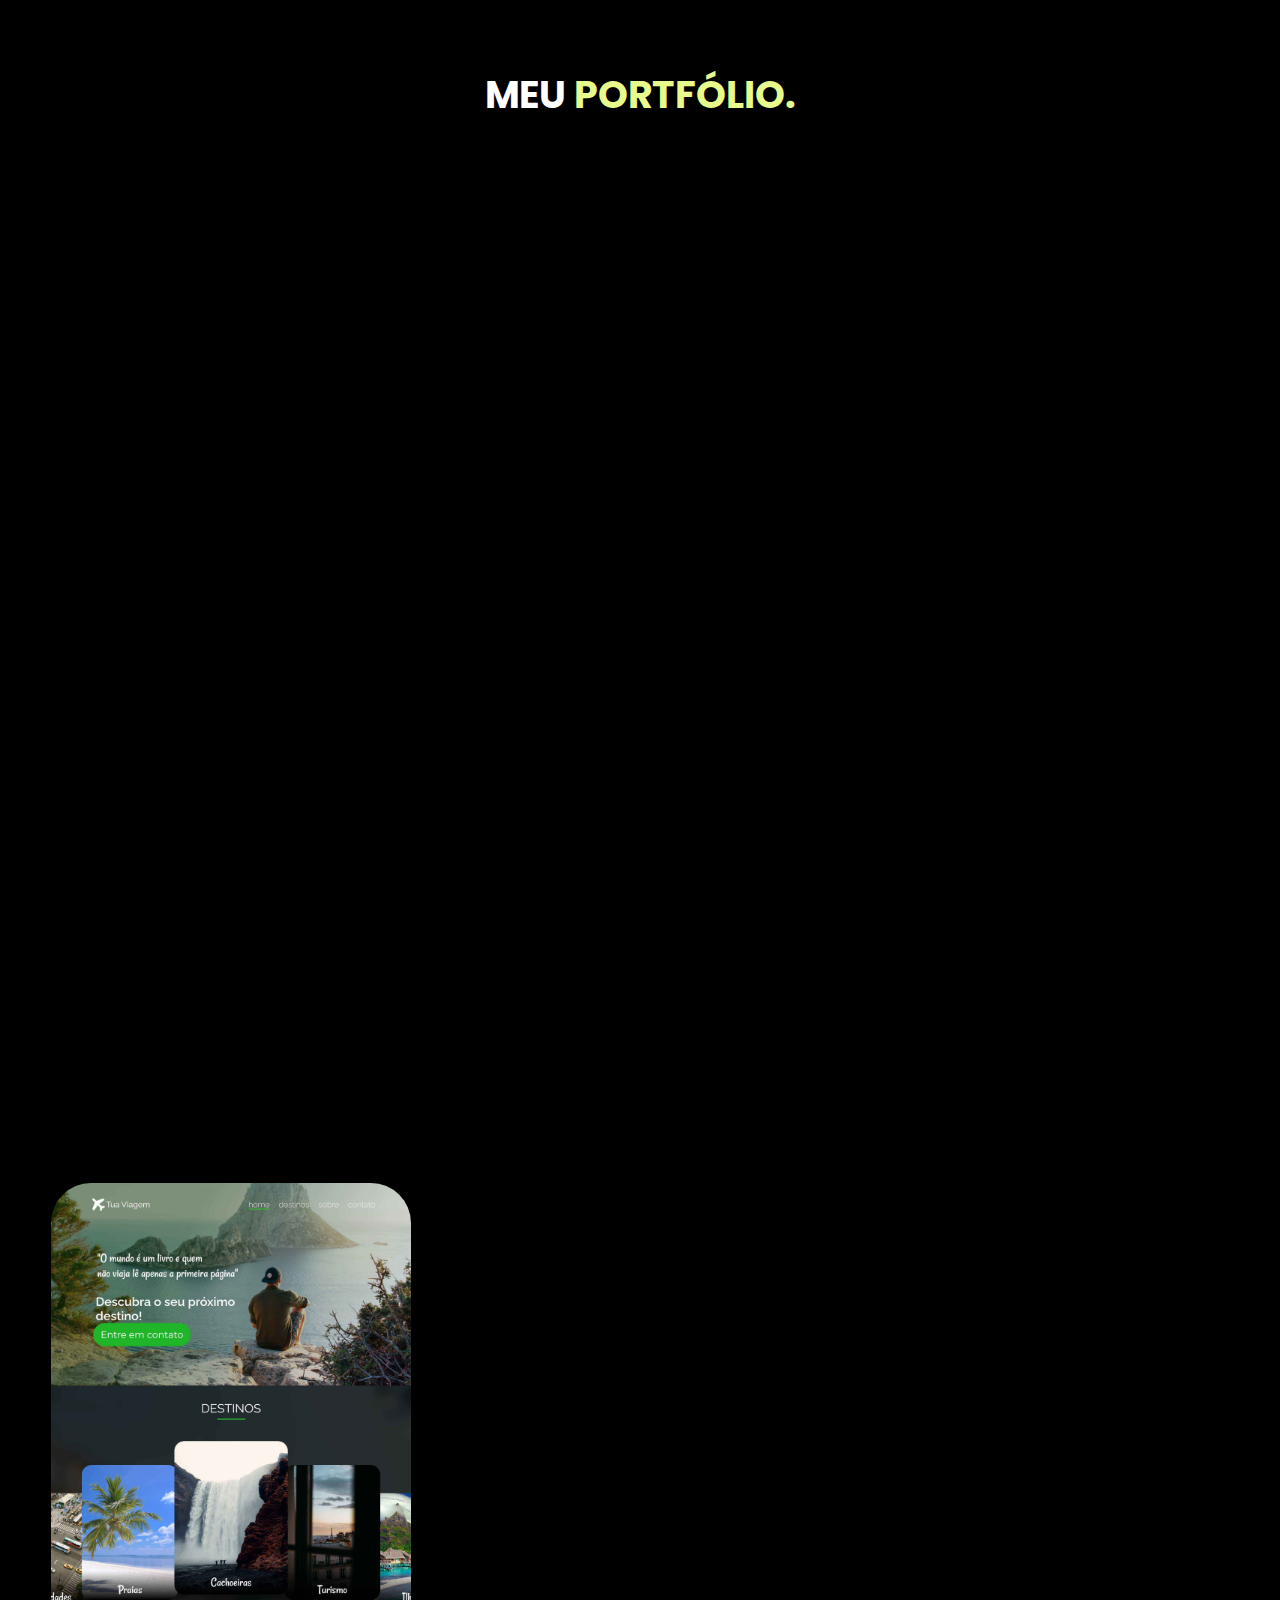
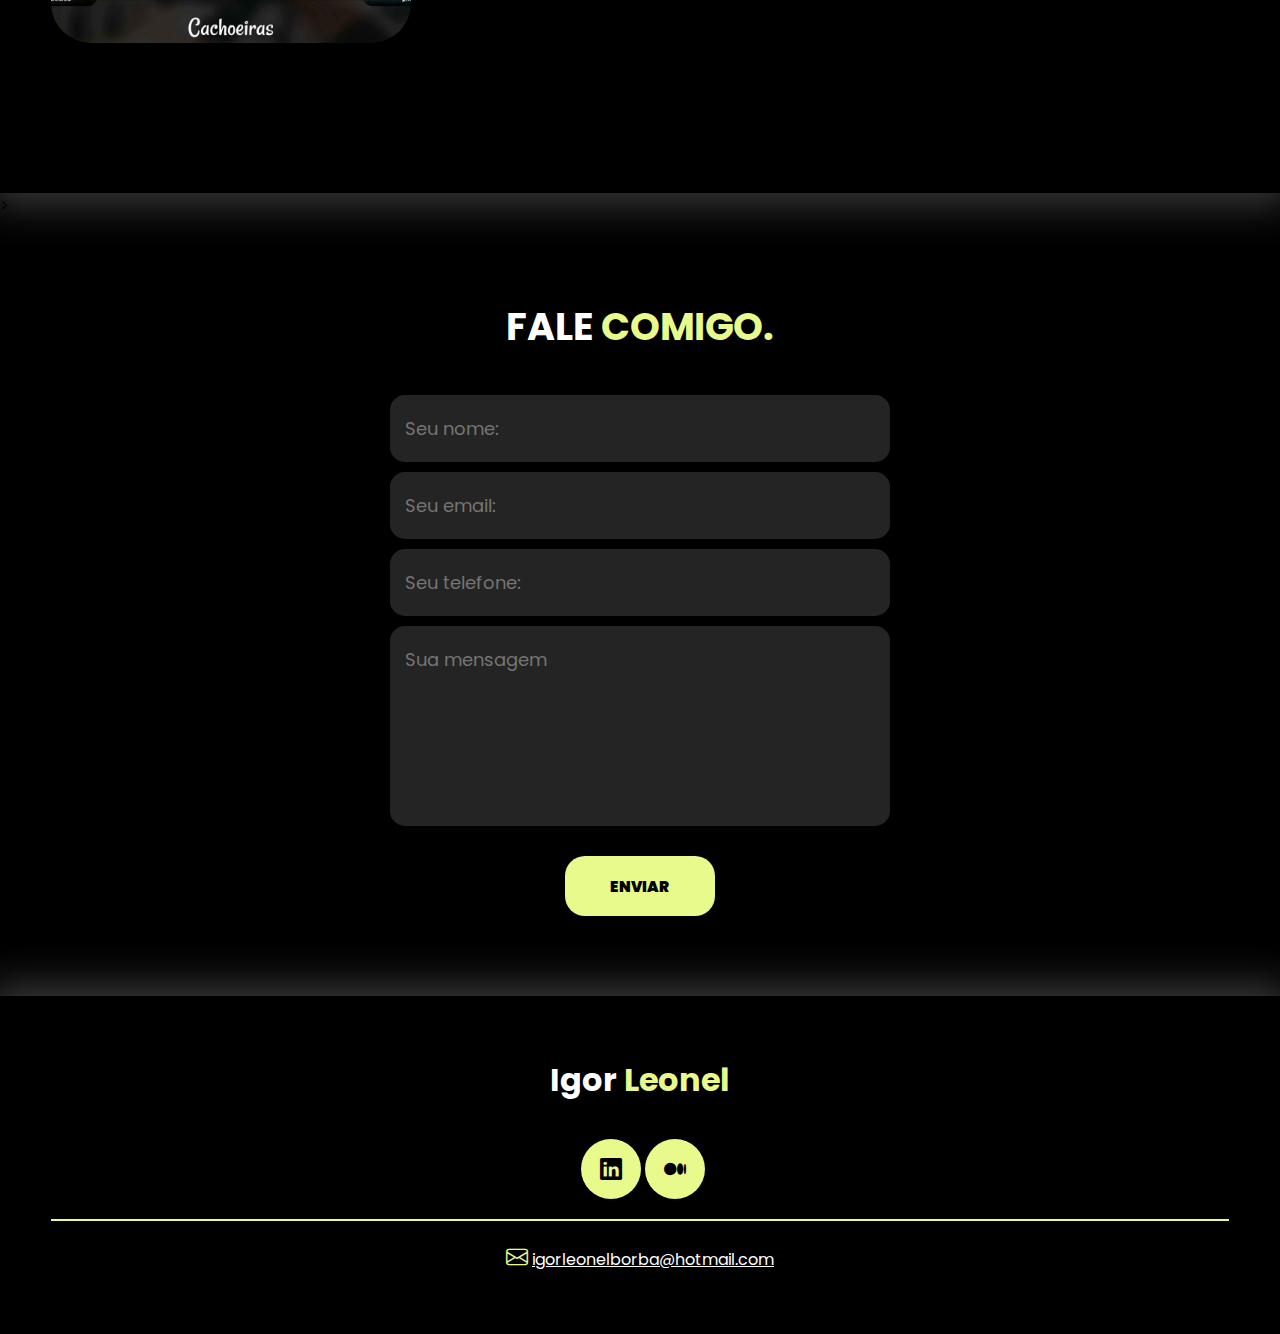
==== commit 8c6be19f: "Add files via upload" ====
--- a/index.html
+++ b/index.html
@@ -138,8 +138,8 @@
                             <div class="overlay">Análise De Cancelamento Hoteleiro (SQL)</div>
                         </a>
                     </dev>
-                    <dev class="img-port" style="background-image: url(images/Frame\ 12.png);">
-                        <a href="https://medium.com/@igor__leonel/análise-ibm-hr-analytics-employee-attrition-performance-51813502ad61">
+                    <dev class="img-port" style="background-image: url(images/Frame\ 13.png);">
+                        <a href="https://medium.com/@igor__leonel/briefing-do-projeto-ibm-hr-analytics-employee-attrition-performance-6f44f187f937">
                             <div class="overlay">IBM HR Analytics — Employee Attrition & Performance (SQL)</div>
                         </a>
                     </dev>
